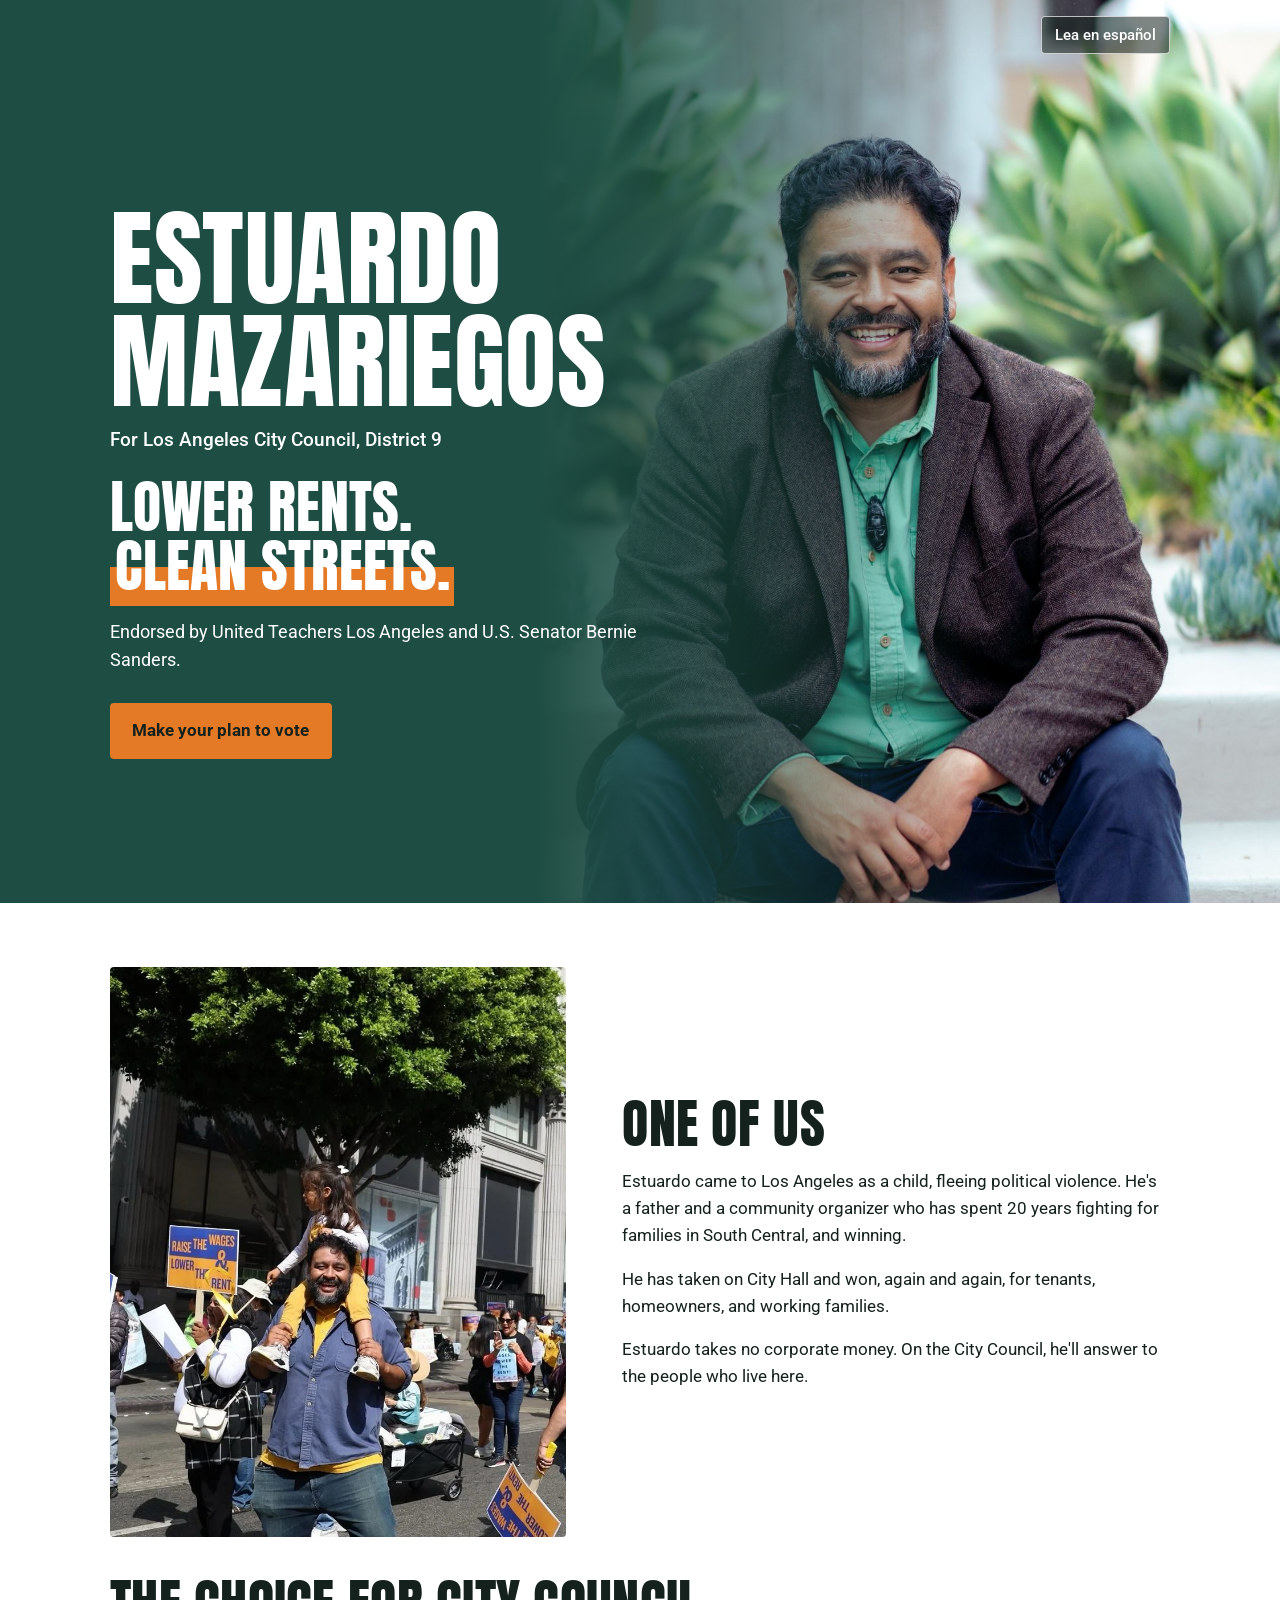
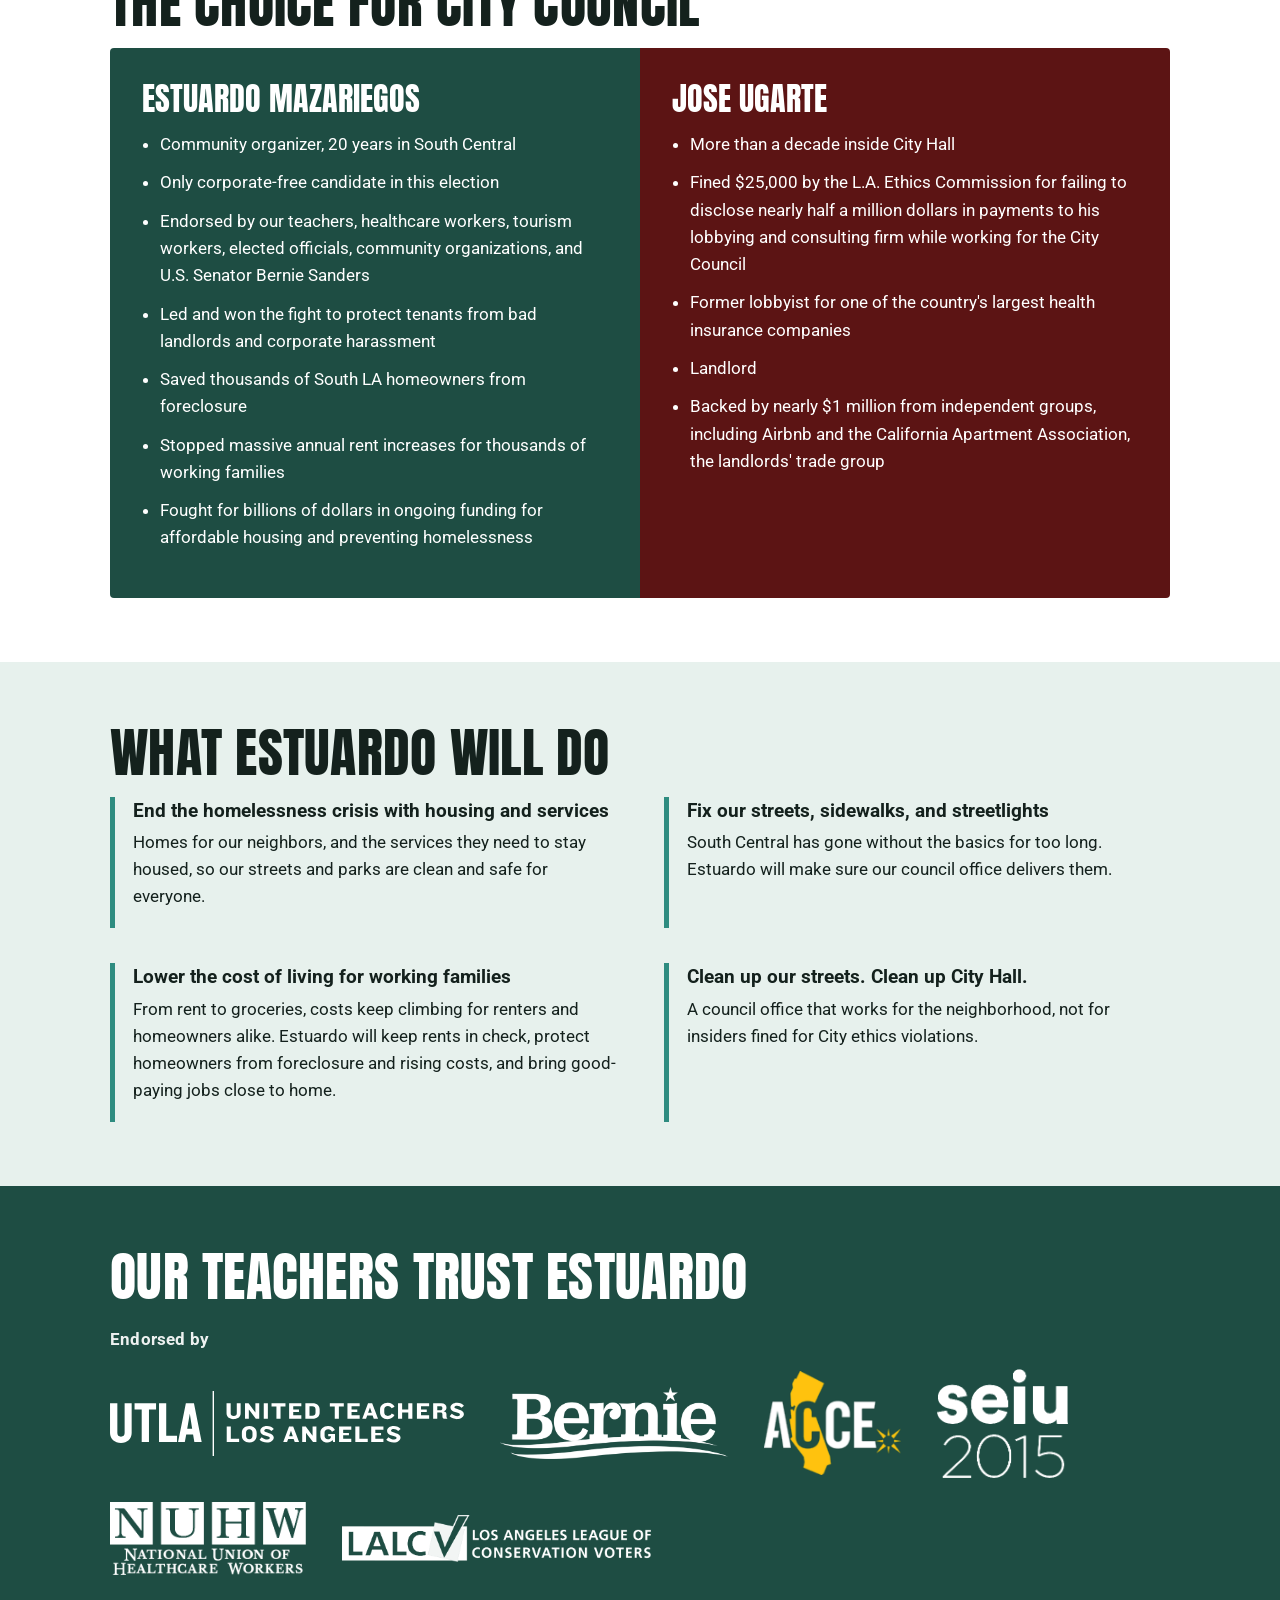
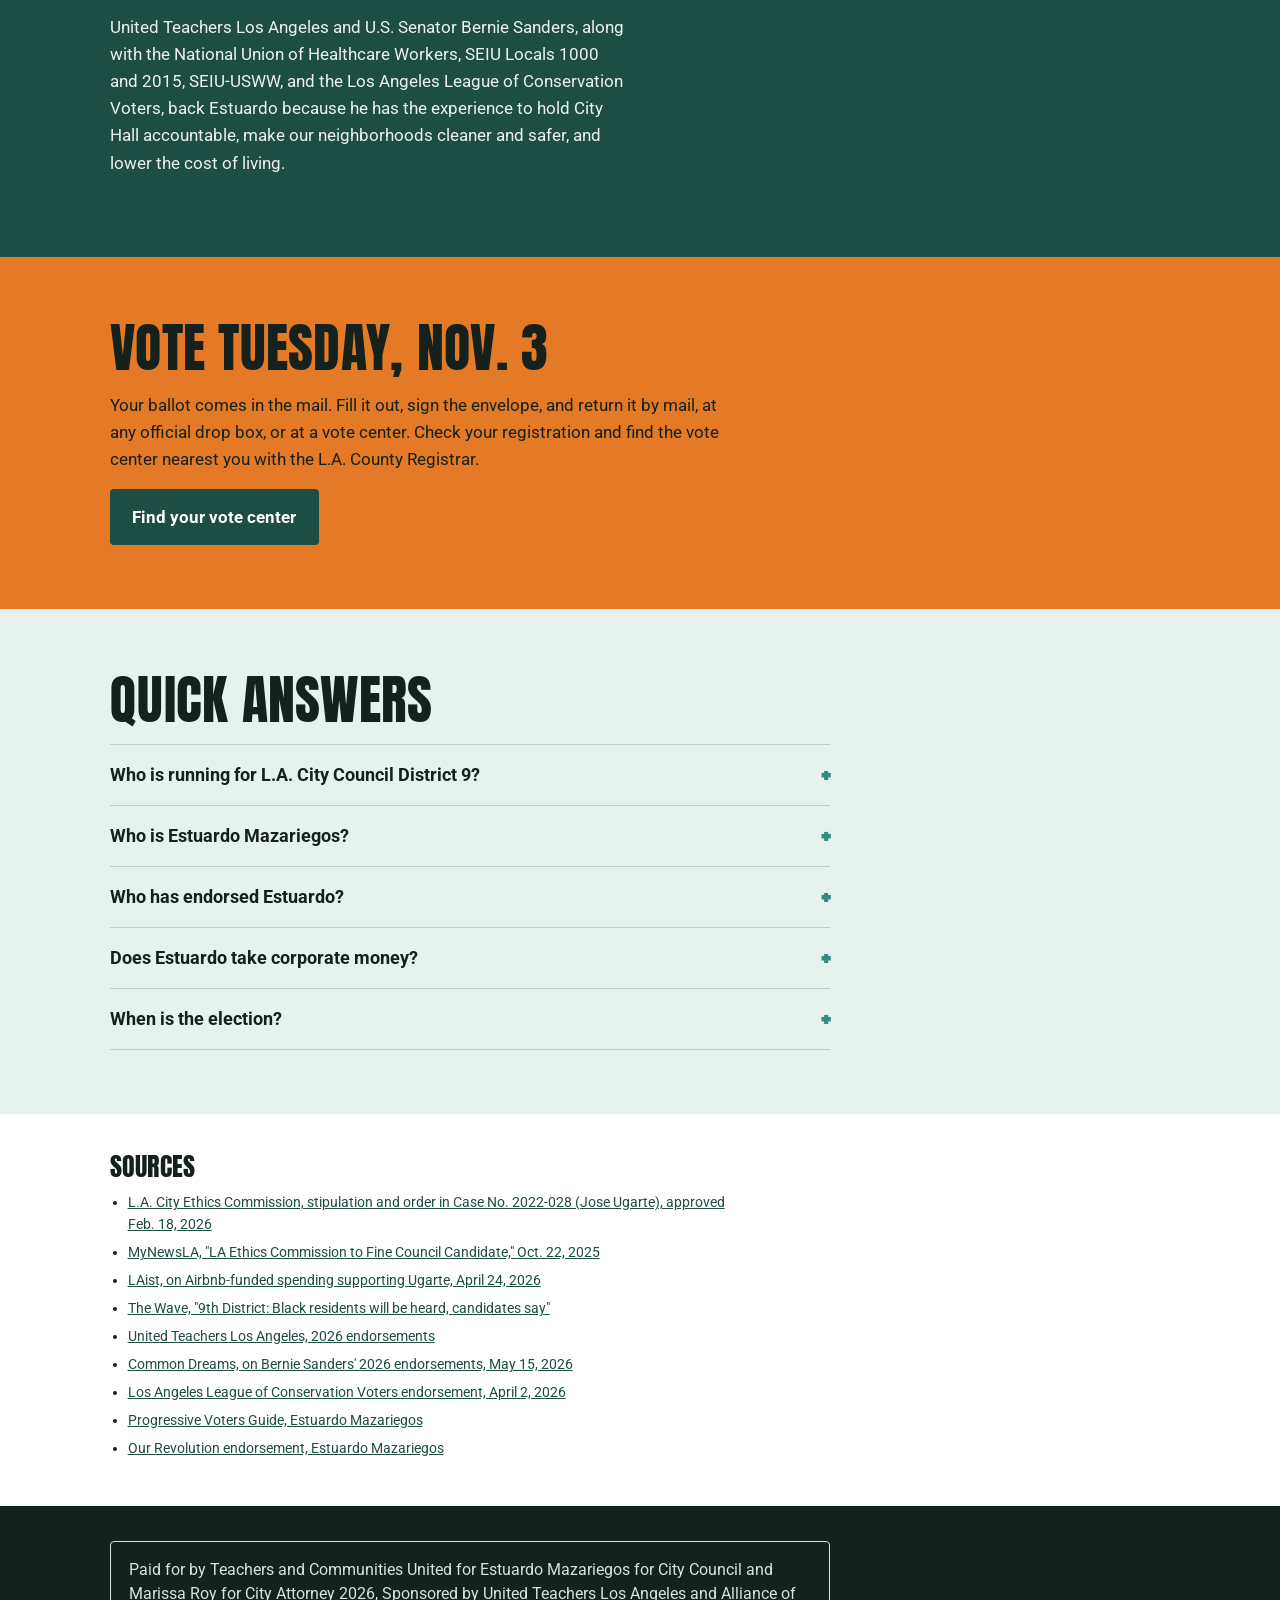
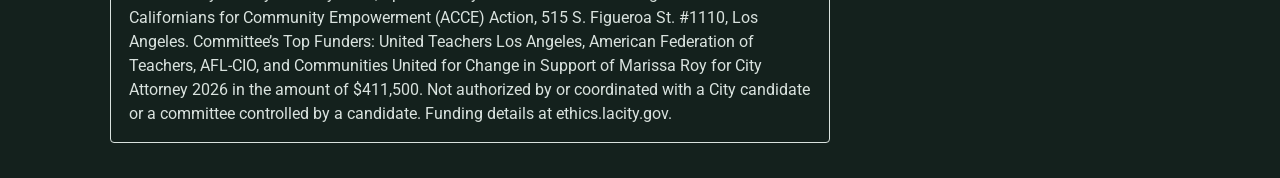
==== index.html @ f15ebd34 "Add files via upload" ====
<!doctype html>
<html lang="en">
<head>
<meta charset="utf-8">
<meta name="viewport" content="width=device-width, initial-scale=1">
<meta name="robots" content="index,follow,max-snippet:-1,max-image-preview:large">
<title>Estuardo Mazariegos for L.A. City Council District 9 | Vote Nov. 3, 2026</title>
<meta name="description" content="Estuardo Mazariegos is a community organizer running for Los Angeles City Council District 9. Endorsed by United Teachers Los Angeles and U.S. Senator Bernie Sanders. He takes no corporate money. Vote Tuesday, Nov. 3, 2026.">
<link rel="canonical" href="https://estuardomazariegos.com/">
<link rel="alternate" hreflang="en" href="https://estuardomazariegos.com/">
<link rel="alternate" hreflang="es" href="https://estuardomazariegos.com/es/">
<link rel="alternate" hreflang="x-default" href="https://estuardomazariegos.com/">

<meta property="og:type" content="website">
<meta property="og:url" content="https://estuardomazariegos.com/">
<meta property="og:title" content="Estuardo Mazariegos for L.A. City Council District 9">
<meta property="og:description" content="Lower rents. Clean streets. Endorsed by our teachers and U.S. Senator Bernie Sanders. Vote Nov. 3.">
<meta property="og:image" content="https://estuardomazariegos.com/images/og-share.jpg">
<meta property="og:locale" content="en_US">
<meta property="og:locale:alternate" content="es_US">
<meta name="twitter:card" content="summary_large_image">
<meta name="twitter:image" content="https://estuardomazariegos.com/images/og-share.jpg">

<link rel="preconnect" href="https://fonts.googleapis.com">
<link rel="preconnect" href="https://fonts.gstatic.com" crossorigin>
<link href="https://fonts.googleapis.com/css2?family=Anton&family=Roboto:wght@400;500;700&display=swap" rel="stylesheet">
<link rel="stylesheet" href="styles.css">

<script type="application/ld+json">
{
  "@context": "https://schema.org",
  "@graph": [
    {
      "@type": "FAQPage",
      "@id": "https://estuardomazariegos.com/#webpage",
      "url": "https://estuardomazariegos.com/",
      "inLanguage": "en",
      "name": "Estuardo Mazariegos for L.A. City Council District 9 | Vote Nov. 3, 2026",
      "dateModified": "2026-10-02",
      "about": {
        "@id": "https://estuardomazariegos.com/#estuardo"
      },
      "mentions": [
        {
          "@id": "https://estuardomazariegos.com/#ugarte"
        }
      ],
      "publisher": {
        "@id": "https://estuardomazariegos.com/#committee"
      },
      "primaryImageOfPage": {
        "@type": "ImageObject",
        "url": "https://estuardomazariegos.com/images/estuardo-hero.jpg"
      },
      "mainEntity": [
        {
          "@type": "Question",
          "name": "Who is running for L.A. City Council District 9?",
          "acceptedAnswer": {
            "@type": "Answer",
            "text": "Estuardo Mazariegos and Jose Ugarte are on the ballot in the general election on Tuesday, Nov. 3, 2026. The seat is open."
          }
        },
        {
          "@type": "Question",
          "name": "Who is Estuardo Mazariegos?",
          "acceptedAnswer": {
            "@type": "Answer",
            "text": "Estuardo came to Los Angeles as a child fleeing political violence. He's a father and a community organizer who has spent 20 years fighting for families in South Central. He led and won the fight to protect tenants from bad landlords and corporate harassment, and fought for ongoing funding for affordable housing and preventing homelessness."
          }
        },
        {
          "@type": "Question",
          "name": "Who has endorsed Estuardo?",
          "acceptedAnswer": {
            "@type": "Answer",
            "text": "United Teachers Los Angeles, U.S. Senator Bernie Sanders, the National Union of Healthcare Workers, SEIU Locals 1000 and 2015, SEIU-USWW, and the Los Angeles League of Conservation Voters, along with tourism workers, elected officials, and community organizations."
          }
        },
        {
          "@type": "Question",
          "name": "Does Estuardo take corporate money?",
          "acceptedAnswer": {
            "@type": "Answer",
            "text": "No. Estuardo refuses all corporate campaign contributions. He is the only corporate-free candidate in this election."
          }
        },
        {
          "@type": "Question",
          "name": "When is the election?",
          "acceptedAnswer": {
            "@type": "Answer",
            "text": "Tuesday, Nov. 3, 2026. Every registered voter in L.A. County gets a ballot in the mail. You can return it by mail, at an official drop box, or at any vote center."
          }
        }
      ],
      "citation": [
        "https://ethics.lacity.gov/pdf/agenda/2026/February/20260218-Item5-Stipulation-Ugarte.pdf",
        "https://mynewsla.com/crime/2025/10/22/ethics-commission-to-fine-la-city-council-candidate/",
        "https://laist.com/news/housing-homelessness/airbnb-claims-proposal-included-in-mayors-budget-will-bring-tax-revenue-to-la-ahead-of-olympics",
        "https://wavepublication.com/9th-district-black-residents-will-be-heard-candidates-say/",
        "https://utla.net/campaigns/2026-endorsements/",
        "https://www.commondreams.org/news/bernie-sanders-endorsement",
        "https://lalcv.org/lalcv-endorses-estuardo-mazariegos-for-los-angeles-city-council-district-9/",
        "https://www.progressivevotersguide.com/california/2026/primary/estuardo-mazariegos",
        "https://ourrevolution.com/estuardo-mazariegos-for-la-city-council-d-9/"
      ]
    },
    {
      "@type": "Person",
      "@id": "https://estuardomazariegos.com/#estuardo",
      "name": "Estuardo Mazariegos",
      "description": "Community organizer running for Los Angeles City Council District 9 in the Nov. 3, 2026 general election. Endorsed by United Teachers Los Angeles and U.S. Senator Bernie Sanders.",
      "image": "https://estuardomazariegos.com/images/estuardo-hero.jpg",
      "homeLocation": {
        "@type": "Place",
        "name": "South Los Angeles, California"
      }
    },
    {
      "@type": "Person",
      "@id": "https://estuardomazariegos.com/#ugarte",
      "name": "Jose Ugarte"
    },
    {
      "@type": "Organization",
      "@id": "https://estuardomazariegos.com/#committee",
      "name": "Teachers and Communities United for Estuardo Mazariegos for City Council and Marissa Roy for City Attorney 2026",
      "url": "https://estuardomazariegos.com/",
      "sponsor": [
        {
          "@type": "Organization",
          "name": "United Teachers Los Angeles"
        },
        {
          "@type": "Organization",
          "name": "Alliance of Californians for Community Empowerment (ACCE) Action"
        }
      ],
      "address": {
        "@type": "PostalAddress",
        "streetAddress": "515 S. Figueroa St. #1110",
        "addressLocality": "Los Angeles",
        "addressRegion": "CA",
        "postalCode": "90071",
        "addressCountry": "US"
      }
    }
  ]
}
</script>
</head>
<body>
<a class="skip" href="#main">Skip to content</a>

<header class="topbar">
  <div class="wrap"><a class="lang" href="es/" hreflang="es" lang="es">Lea en español</a></div>
</header>

<main id="main">

  <section class="hero" aria-labelledby="hero-title">
    <div class="hero-photo"><img src="images/estuardo-hero.jpg" alt="Estuardo Mazariegos, smiling, seated on front steps in a South Los Angeles garden" fetchpriority="high"></div>
    <div class="wrap hero-body">
      <h1 id="hero-title">Estuardo<br>Mazariegos</h1>
      <p class="office">For Los Angeles City Council, District 9</p>
      <p class="tagline">Lower rents.<br><span class="bar">Clean streets.</span></p>
      <p class="endorse">Endorsed by United Teachers Los Angeles and U.S. Senator Bernie Sanders.</p>
      <a class="btn" href="#vote">Make your plan to vote</a>
    </div>
  </section>

  <section class="who" aria-labelledby="who-title">
    <div class="wrap who-grid">
      <div class="who-photo"><img src="images/estuardo-family.jpg" alt="Estuardo Mazariegos carrying his daughter on his shoulders at a community march" loading="lazy"></div>
      <div class="prose">
        <h2 id="who-title">One of us</h2>
        <p>Estuardo came to Los Angeles as a child, fleeing political violence. He's a father and a community organizer who has spent 20 years fighting for families in South Central, and winning.</p>
        <p>He has taken on City Hall and won, again and again, for tenants, homeowners, and working families.</p>
        <p>Estuardo takes no corporate money. On the City Council, he'll answer to the people who live here.</p>
      </div>
    </div>
  </section>

  <section class="choice" aria-labelledby="choice-title">
    <div class="wrap">
      <h2 id="choice-title">The choice for City Council</h2>
      <div class="choice-grid">
        <div class="choice-col col-us">
          <h3>Estuardo Mazariegos</h3>
          <ul>
            <li>Community organizer, 20 years in South Central</li>
            <li>Only corporate-free candidate in this election</li>
            <li>Endorsed by our teachers, healthcare workers, tourism workers, elected officials, community organizations, and U.S. Senator Bernie Sanders</li>
            <li>Led and won the fight to protect tenants from bad landlords and corporate harassment</li>
            <li>Saved thousands of South LA homeowners from foreclosure</li>
            <li>Stopped massive annual rent increases for thousands of working families</li>
            <li>Fought for billions of dollars in ongoing funding for affordable housing and preventing homelessness</li>
          </ul>
        </div>
        <div class="choice-col col-them">
          <h3>Jose Ugarte</h3>
          <ul>
            <li>More than a decade inside City Hall</li>
            <li>Fined $25,000 by the L.A. Ethics Commission for failing to disclose nearly half a million dollars in payments to his lobbying and consulting firm while working for the City Council</li>
            <li>Former lobbyist for one of the country's largest health insurance companies</li>
            <li>Landlord</li>
            <li>Backed by nearly $1 million from independent groups, including Airbnb and the California Apartment Association, the landlords' trade group</li>
          </ul>
        </div>
      </div>
    </div>
  </section>

  <section class="plan" aria-labelledby="plan-title">
    <div class="wrap">
      <h2 id="plan-title">What Estuardo will do</h2>
      <ul class="plan-list">
        <li>
          <h3>End the homelessness crisis with housing and services</h3>
          <p>Homes for our neighbors, and the services they need to stay housed, so our streets and parks are clean and safe for everyone.</p>
        </li>
        <li>
          <h3>Fix our streets, sidewalks, and streetlights</h3>
          <p>South Central has gone without the basics for too long. Estuardo will make sure our council office delivers them.</p>
        </li>
        <li>
          <h3>Lower the cost of living for working families</h3>
          <p>From rent to groceries, costs keep climbing for renters and homeowners alike. Estuardo will keep rents in check, protect homeowners from foreclosure and rising costs, and bring good-paying jobs close to home.</p>
        </li>
        <li>
          <h3>Clean up our streets. Clean up City Hall.</h3>
          <p>A council office that works for the neighborhood, not for insiders fined for City ethics violations.</p>
        </li>
      </ul>
    </div>
  </section>

  <section class="backers" aria-labelledby="backers-title">
    <div class="wrap">
      <h2 id="backers-title">Our teachers trust Estuardo</h2>
      <p class="endorsed-label">Endorsed by</p>
      <ul class="logos">
        <li><img src="images/logos/utla.svg" alt="United Teachers Los Angeles" style="--w:295px" loading="lazy"></li>
        <li><img src="images/logos/bernie.png" alt="Bernie Sanders" style="--w:190px" loading="lazy"></li>
        <li><img src="images/logos/acce.png" alt="Alliance of Californians for Community Empowerment (ACCE)" style="--w:114px" loading="lazy"></li>
        <li><img src="images/logos/seiu2015.png" alt="SEIU Local 2015" style="--w:109px" loading="lazy"></li>
        <li><img src="images/logos/nuhw.png" alt="National Union of Healthcare Workers" style="--w:163px" loading="lazy"></li>
        <li><img src="images/logos/lalcv.png" alt="Los Angeles League of Conservation Voters" style="--w:258px" loading="lazy"></li>
      </ul>
      <p>United Teachers Los Angeles and U.S. Senator Bernie Sanders, along with the National Union of Healthcare Workers, SEIU Locals 1000 and 2015, SEIU-USWW, and the Los Angeles League of Conservation Voters, back Estuardo because he has the experience to hold City Hall accountable, make our neighborhoods cleaner and safer, and lower the cost of living.</p>
    </div>
  </section>

  <section class="vote" id="vote" aria-labelledby="vote-title">
    <div class="wrap"><div class="prose">
      <h2 id="vote-title">Vote Tuesday, Nov. 3</h2>
      <p>Your ballot comes in the mail. Fill it out, sign the envelope, and return it by mail, at any official drop box, or at a vote center. Check your registration and find the vote center nearest you with the L.A. County Registrar.</p>
      <a class="btn" href="https://lavote.gov" rel="noopener">Find your vote center</a>
    </div></div>
  </section>

  <section class="faq" aria-labelledby="faq-title">
    <div class="wrap">
      <h2 id="faq-title">Quick answers</h2>
      <details>
        <summary>Who is running for L.A. City Council District 9?</summary>
        <p>Estuardo Mazariegos and Jose Ugarte are on the ballot in the general election on Tuesday, Nov. 3, 2026. The seat is open.</p>
      </details>
      <details>
        <summary>Who is Estuardo Mazariegos?</summary>
        <p>Estuardo came to Los Angeles as a child fleeing political violence. He's a father and a community organizer who has spent 20 years fighting for families in South Central. He led and won the fight to protect tenants from bad landlords and corporate harassment, and fought for ongoing funding for affordable housing and preventing homelessness.</p>
      </details>
      <details>
        <summary>Who has endorsed Estuardo?</summary>
        <p>United Teachers Los Angeles, U.S. Senator Bernie Sanders, the National Union of Healthcare Workers, SEIU Locals 1000 and 2015, SEIU-USWW, and the Los Angeles League of Conservation Voters, along with tourism workers, elected officials, and community organizations.</p>
      </details>
      <details>
        <summary>Does Estuardo take corporate money?</summary>
        <p>No. Estuardo refuses all corporate campaign contributions. He is the only corporate-free candidate in this election.</p>
      </details>
      <details>
        <summary>When is the election?</summary>
        <p>Tuesday, Nov. 3, 2026. Every registered voter in L.A. County gets a ballot in the mail. You can return it by mail, at an official drop box, or at any vote center.</p>
      </details>
    </div>
  </section>

  <section class="sources" aria-labelledby="sources-title">
    <div class="wrap">
      <h2 id="sources-title">Sources</h2>
      <ul>
        <li><a href="https://ethics.lacity.gov/pdf/agenda/2026/February/20260218-Item5-Stipulation-Ugarte.pdf" rel="noopener">L.A. City Ethics Commission, stipulation and order in Case No. 2022-028 (Jose Ugarte), approved Feb. 18, 2026</a></li>
        <li><a href="https://mynewsla.com/crime/2025/10/22/ethics-commission-to-fine-la-city-council-candidate/" rel="noopener">MyNewsLA, "LA Ethics Commission to Fine Council Candidate," Oct. 22, 2025</a></li>
        <li><a href="https://laist.com/news/housing-homelessness/airbnb-claims-proposal-included-in-mayors-budget-will-bring-tax-revenue-to-la-ahead-of-olympics" rel="noopener">LAist, on Airbnb-funded spending supporting Ugarte, April 24, 2026</a></li>
        <li><a href="https://wavepublication.com/9th-district-black-residents-will-be-heard-candidates-say/" rel="noopener">The Wave, "9th District: Black residents will be heard, candidates say"</a></li>
        <li><a href="https://utla.net/campaigns/2026-endorsements/" rel="noopener">United Teachers Los Angeles, 2026 endorsements</a></li>
        <li><a href="https://www.commondreams.org/news/bernie-sanders-endorsement" rel="noopener">Common Dreams, on Bernie Sanders' 2026 endorsements, May 15, 2026</a></li>
        <li><a href="https://lalcv.org/lalcv-endorses-estuardo-mazariegos-for-los-angeles-city-council-district-9/" rel="noopener">Los Angeles League of Conservation Voters endorsement, April 2, 2026</a></li>
        <li><a href="https://www.progressivevotersguide.com/california/2026/primary/estuardo-mazariegos" rel="noopener">Progressive Voters Guide, Estuardo Mazariegos</a></li>
        <li><a href="https://ourrevolution.com/estuardo-mazariegos-for-la-city-council-d-9/" rel="noopener">Our Revolution endorsement, Estuardo Mazariegos</a></li>
      </ul>
    </div>
  </section>

</main>

<footer>
  <div class="wrap">
    <div class="disclosure">
      <p>Paid for by Teachers and Communities United for Estuardo Mazariegos for City Council and Marissa Roy for City Attorney 2026, Sponsored by United Teachers Los Angeles and Alliance of Californians for Community Empowerment (ACCE) Action, 515 S. Figueroa St. #1110, Los Angeles. Committee’s Top Funders: United Teachers Los Angeles, American Federation of Teachers, AFL-CIO, and Communities United for Change in Support of Marissa Roy for City Attorney 2026 in the amount of $411,500. Not authorized by or coordinated with a City candidate or a committee controlled by a candidate. Funding details at ethics.lacity.gov.</p>
    </div>
  </div>
</footer>

<script>
  // Count the full address, including ?src= tags from print and QR codes.
  // (GoatCounter otherwise records the canonical URL and drops the tag.)
  window.goatcounter = { path: function() { return location.pathname + location.search || '/'; } };
</script>
<script data-goatcounter="https://estuardomazariegos.goatcounter.com/count"
        async src="//gc.zgo.at/count.js"></script>
</body>
</html>
---- styles.css ----
/* Estuardo for CD9 IE landing page. Palette and type match the ad creative. */
:root{
  --avenue:#1E4D43;   /* deep green, primary ground */
  --porch:#2E8C80;    /* teal, secondary */
  --marigold:#E47A26; /* highlight bar, vote band */
  --mint:#E7F1ED;     /* quiet alternate section */
  --oxblood:#5C1414;  /* contrast column only */
  --ink:#14211D;
  --white:#FFFFFF;
  --display:"Anton","Impact","Haettenschweiler","Arial Narrow Bold",sans-serif;
  --body:"Roboto",system-ui,-apple-system,"Segoe UI",Arial,sans-serif;
  --wrap:1100px;
}
*{box-sizing:border-box}
html{-webkit-text-size-adjust:100%}
body{margin:0;font-family:var(--body);font-size:1.0625rem;line-height:1.6;color:var(--ink);background:var(--white)}
img{max-width:100%;display:block}
a{color:inherit}
:focus-visible{outline:3px solid var(--marigold);outline-offset:3px}
.wrap{max-width:var(--wrap);margin:0 auto;padding:0 1.25rem}
.prose{max-width:62ch}
h1,h2{font-family:var(--display);font-weight:400;text-transform:uppercase;letter-spacing:.005em;line-height:.98;margin:0}
h2{font-size:clamp(2.1rem,6vw,3.4rem);margin-bottom:1.1rem}
h3{font-size:1.2rem;line-height:1.3;margin:0 0 .35rem}
p{margin:0 0 1rem}
.skip{position:absolute;left:-999px;top:0;background:var(--white);padding:.5rem 1rem;z-index:10}
.skip:focus{left:1rem;top:1rem}

/* ---------- top bar ---------- */
.topbar{position:absolute;top:0;left:0;right:0;z-index:5}
.topbar .wrap{display:flex;justify-content:flex-end;padding-top:1rem;padding-bottom:1rem}
.lang{color:var(--white);font-weight:500;text-decoration:none;background:rgba(20,33,29,.55);border:1.5px solid rgba(255,255,255,.7);padding:.35rem .8rem;border-radius:4px;font-size:.95rem}
.lang:hover{background:rgba(255,255,255,.12)}

/* ---------- hero ---------- */
.hero{position:relative;background:var(--avenue);color:var(--white);overflow:hidden}
.hero-photo{position:absolute;inset:0;background:var(--porch)}
.hero-photo img{width:100%;height:100%;object-fit:cover;object-position:50% 20%}
.hero::after{content:"";position:absolute;inset:0;background:linear-gradient(180deg,rgba(30,77,67,.05) 0%,rgba(30,77,67,.35) 38%,var(--avenue) 72%)}
.hero-body{position:relative;z-index:2;padding-top:52vh;padding-bottom:3rem}
.hero h1{font-size:clamp(3.4rem,15vw,7.5rem)}
.hero .office{font-size:1.2rem;font-weight:500;margin:.7rem 0 1.4rem}
.tagline{font-family:var(--display);text-transform:uppercase;font-size:clamp(2rem,8vw,3.6rem);line-height:1.02;margin:0 0 1.4rem}
.tagline .bar{background:linear-gradient(transparent 52%,var(--marigold) 52%,var(--marigold) 96%,transparent 96%);padding:0 .08em;-webkit-box-decoration-break:clone;box-decoration-break:clone}
.endorse{font-size:1.1rem;max-width:34ch;margin-bottom:1.8rem}
.btn{display:inline-block;background:var(--marigold);color:var(--ink);font-weight:700;text-decoration:none;padding:.9rem 1.4rem;border-radius:4px;font-size:1.05rem}
.btn:hover{filter:brightness(1.07)}
@media (min-width:880px){
  .hero{min-height:88vh;display:flex;align-items:flex-end}
  .hero-photo{left:38%}
  .hero h1{font-size:clamp(4rem,8.2vw,6.6rem)}
  .hero::after{background:linear-gradient(90deg,var(--avenue) 0%,var(--avenue) 42%,rgba(30,77,67,.6) 58%,rgba(30,77,67,0) 76%)}
  .hero-body{padding-top:9rem;padding-bottom:5rem;width:100%}
  .hero-body > *{max-width:560px}
}

/* ---------- sections ---------- */
section{padding:4rem 0}
.who{background:var(--white)}
.who-grid{display:grid;gap:2rem}
.who-photo{background:var(--mint);aspect-ratio:4/5;border-radius:4px;overflow:hidden}
.who-photo img{width:100%;height:100%;object-fit:cover}
@media (min-width:880px){.who-grid{grid-template-columns:5fr 6fr;align-items:center;gap:3.5rem}}

.plan{background:var(--mint)}
.plan-list{list-style:none;margin:0;padding:0;display:grid;gap:1.6rem}
.plan-list li{border-left:5px solid var(--porch);padding:.1rem 0 .1rem 1.1rem;max-width:58ch}
@media (min-width:880px){.plan-list{grid-template-columns:1fr 1fr;gap:2.2rem 3rem}}

.backers{background:var(--avenue);color:var(--white)}
.backer-names{list-style:none;margin:0 0 1.3rem;padding:0}
.backer-names li{font-family:var(--display);text-transform:uppercase;font-size:clamp(1.8rem,6.5vw,3rem);line-height:1.08;color:var(--marigold)}
.logos{list-style:none;margin:0 0 2.4rem;padding:0;display:flex;flex-wrap:wrap;align-items:center;gap:1.5rem 1.5rem}
@media (min-width:880px){.logos{gap:1.5rem 2.25rem}}
.logos li{display:block}
.logos img{width:var(--w);max-width:100%;height:auto}
@media (min-width:880px){.logos img{width:calc(var(--w) * 1.2)}}
.backers p{max-width:52ch;opacity:.92}

.choice{background:var(--white)}
.choice-grid{display:grid;gap:0;border-radius:4px;overflow:hidden}
.choice-col{padding:1.6rem 1.4rem}
.choice-col h3{font-family:var(--display);font-weight:400;text-transform:uppercase;font-size:2rem;line-height:1;margin-bottom:1rem}
.choice-col ul{margin:0;padding-left:1.15rem}
.choice-col li{margin-bottom:.7rem}
.col-us{background:var(--avenue);color:var(--white)}
.col-them{background:var(--oxblood);color:var(--white)}
.choice .note{font-size:.9rem;color:#4a5652;margin-top:1rem;max-width:70ch}
@media (min-width:880px){.choice-grid{grid-template-columns:1fr 1fr}.choice-col{padding:2.2rem 2rem}}

.faq{background:var(--mint)}
.faq details{border-top:1.5px solid rgba(20,33,29,.18);padding:1rem 0;max-width:72ch}
.faq details:last-of-type{border-bottom:1.5px solid rgba(20,33,29,.18)}
.faq summary{cursor:pointer;font-weight:700;font-size:1.1rem;list-style:none;display:flex;justify-content:space-between;gap:1rem}
.faq summary::-webkit-details-marker{display:none}
.faq summary::after{content:"+";font-family:var(--display);font-size:1.6rem;line-height:1;color:var(--porch)}
.faq details[open] summary::after{content:"\2013"}
.faq details p{margin:.7rem 0 0}

.vote{background:var(--marigold);color:var(--ink)}
.vote .btn{background:var(--avenue);color:var(--white)}

.sources{background:var(--white);padding:2.5rem 0}
.sources h2{font-size:1.6rem;margin-bottom:.8rem}
.sources ul{margin:0;padding-left:1.1rem;font-size:.9rem;line-height:1.5;max-width:80ch}
.sources li{margin-bottom:.4rem}
.sources a{color:var(--avenue)}

/* spacing refinements */
.who{padding-bottom:2.5rem}
.who + .choice{padding-top:0}
.backers h2{margin-bottom:1.4rem}
.endorsed-label{font-weight:700;font-size:1.05rem;letter-spacing:.01em;margin:0 0 1rem;opacity:1}

footer{background:var(--ink);color:#d9e2de;padding:2.2rem 0;font-size:1rem;line-height:1.5}
footer .disclosure{border:1.5px solid #d9e2de;padding:1rem 1.1rem;max-width:80ch;border-radius:4px}
footer p{margin:0 0 .5rem}
footer .disclosure p:last-child{margin:0}

@media (prefers-reduced-motion:reduce){*{scroll-behavior:auto!important;transition:none!important}}
html{scroll-behavior:smooth}
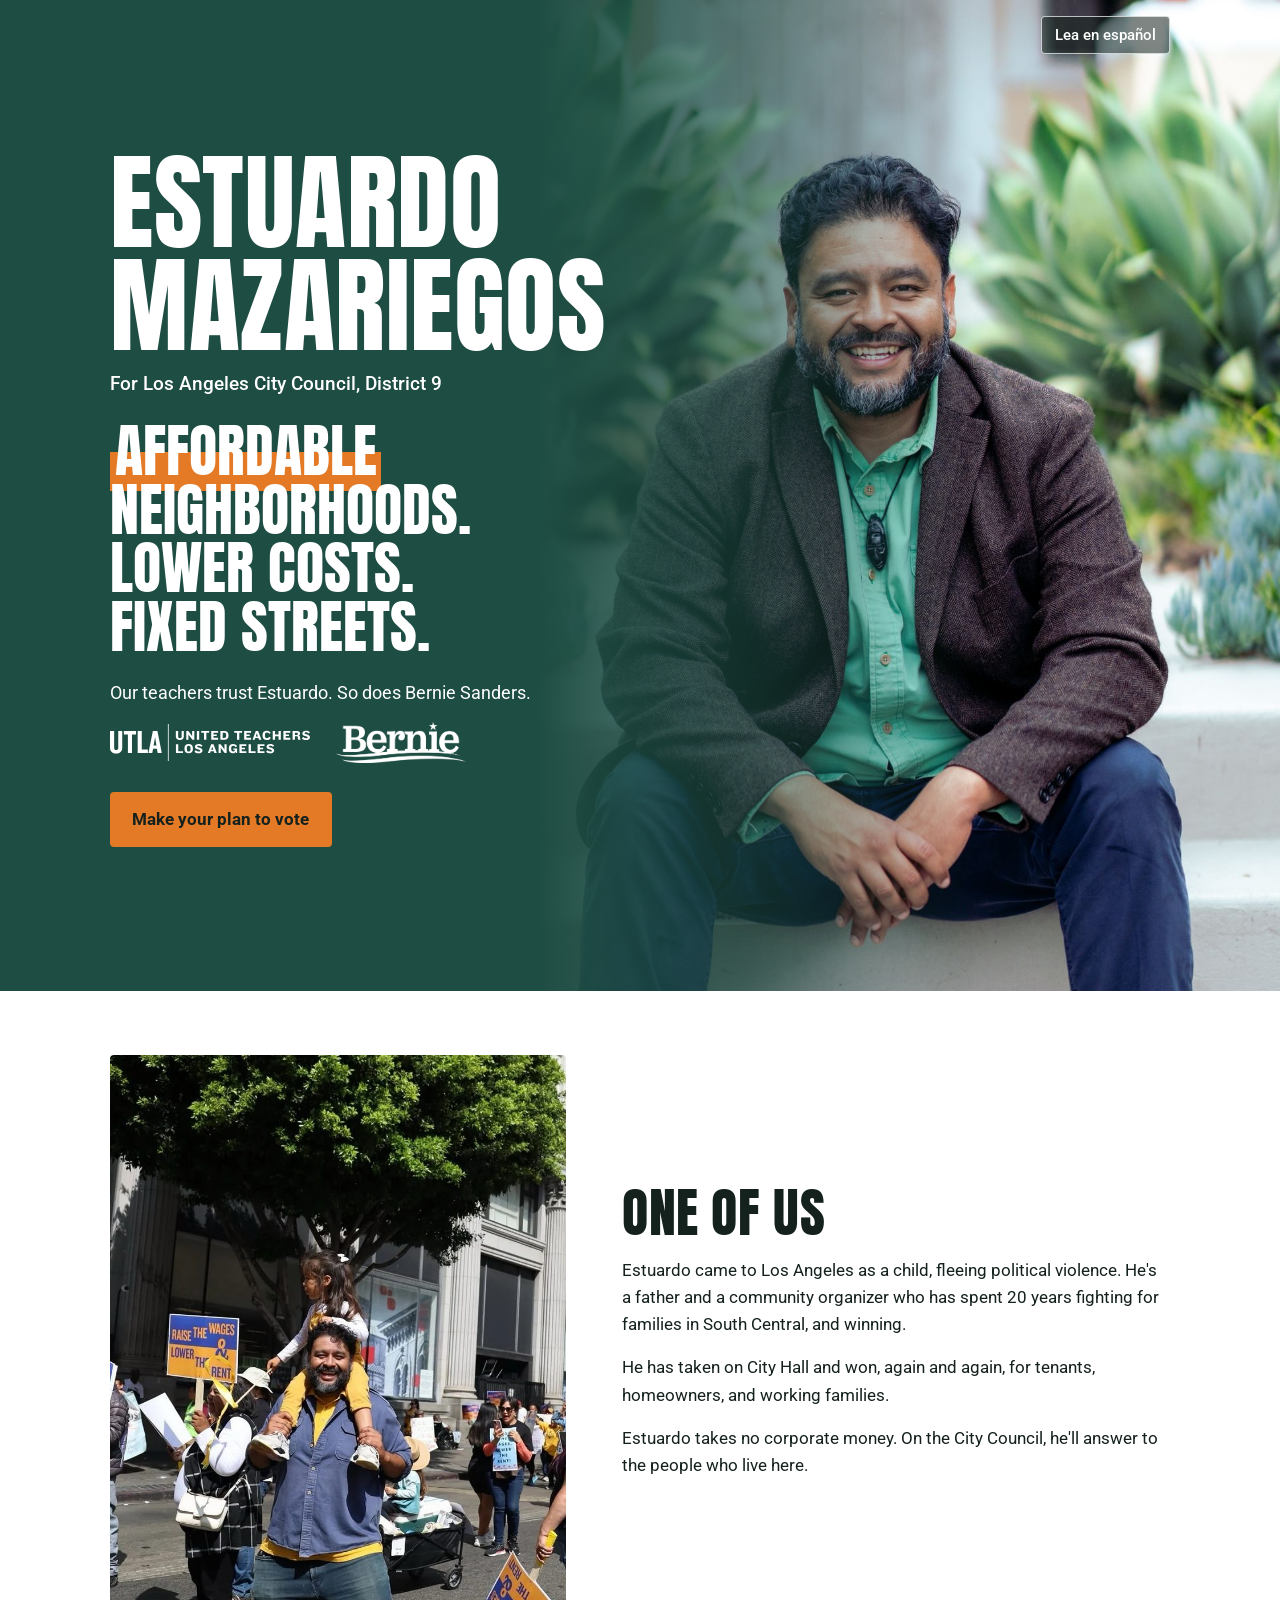
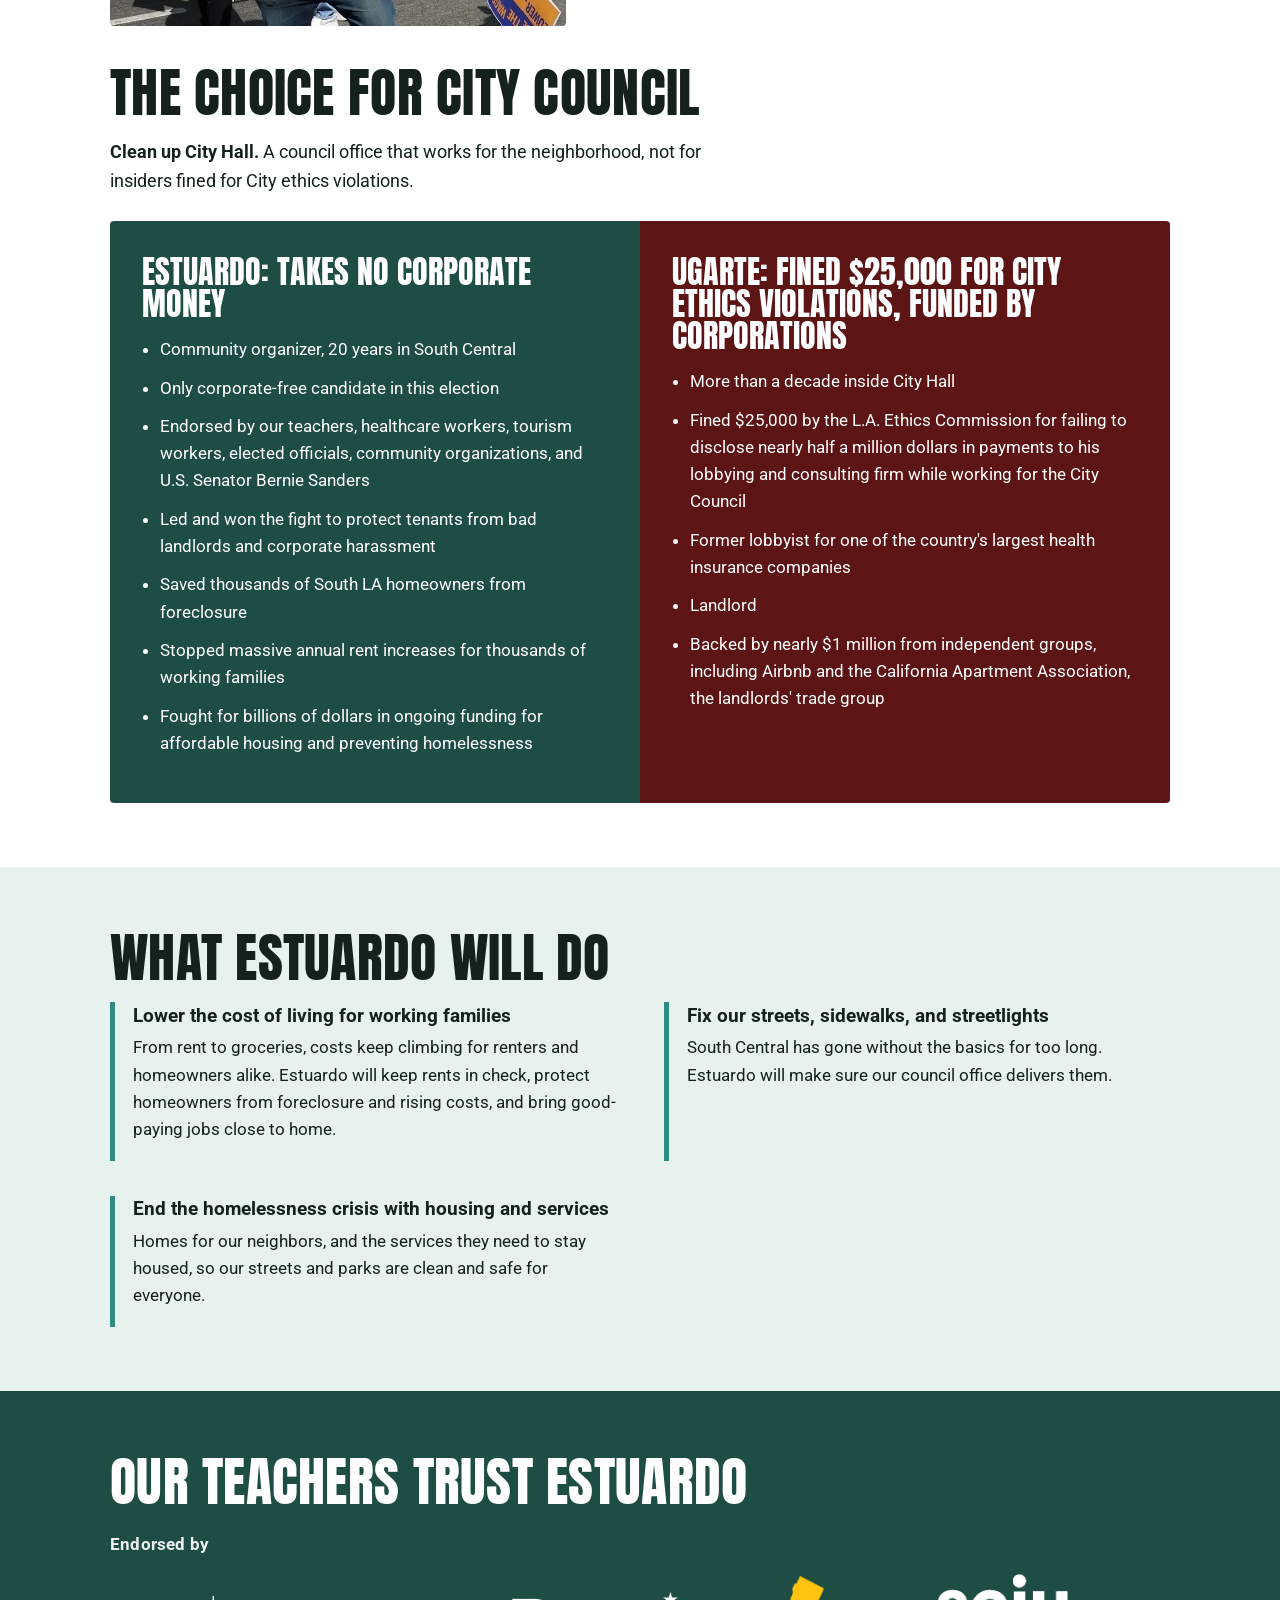
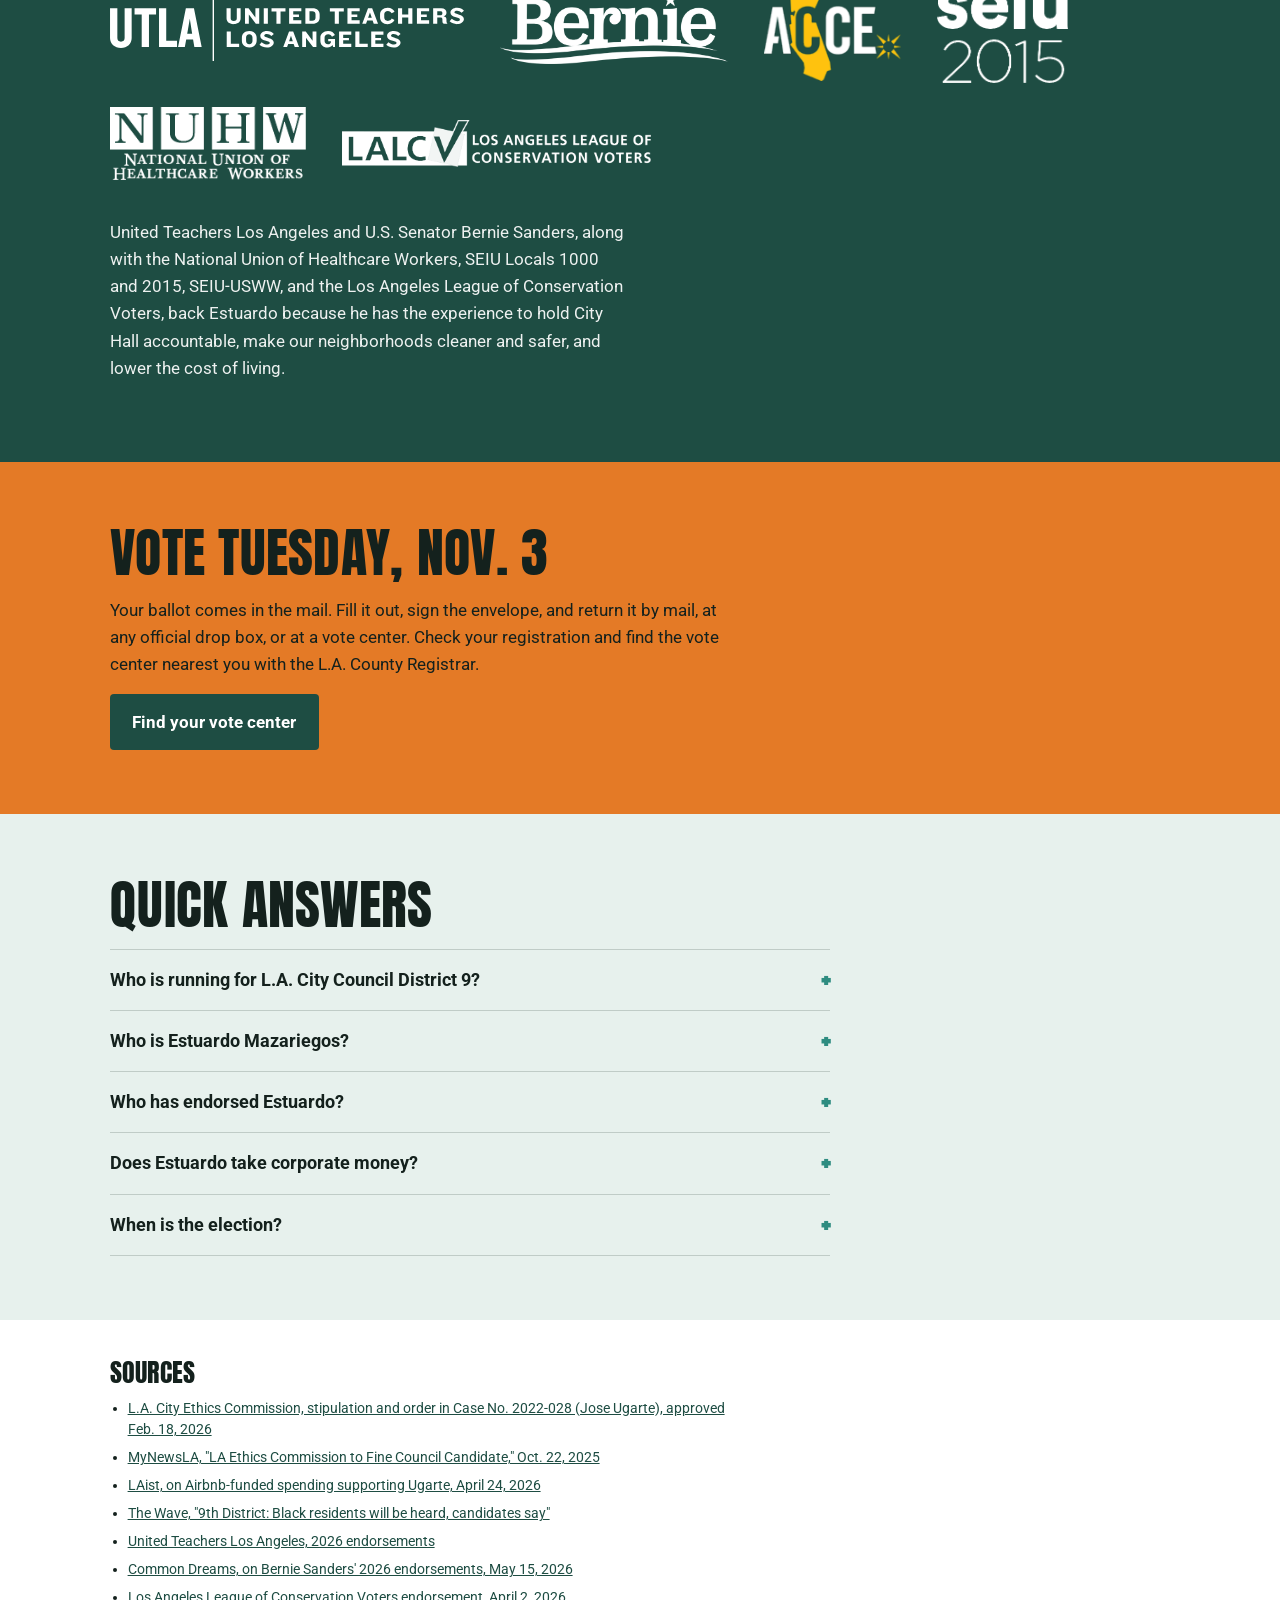
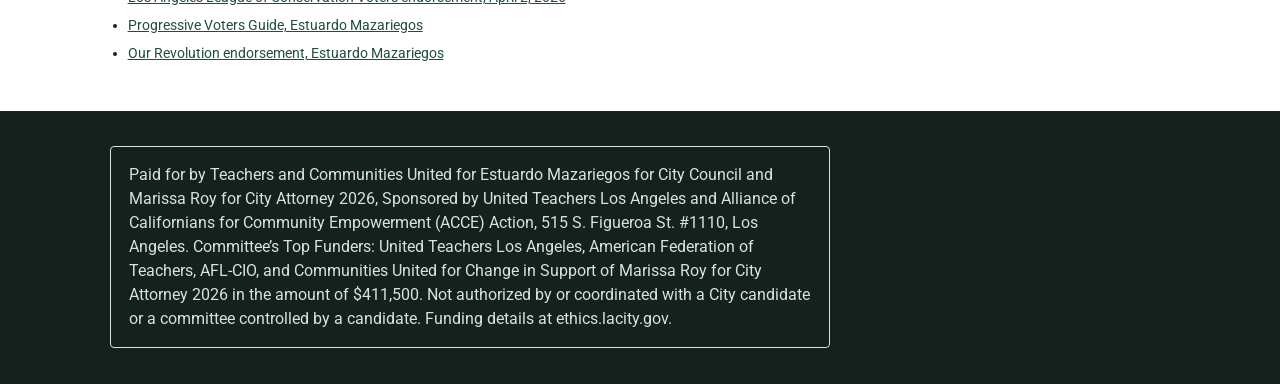
==== commit fc581626: "Add files via upload" ====
--- a/index.html
+++ b/index.html
@@ -5,7 +5,7 @@
 <meta name="viewport" content="width=device-width, initial-scale=1">
 <meta name="robots" content="index,follow,max-snippet:-1,max-image-preview:large">
 <title>Estuardo Mazariegos for L.A. City Council District 9 | Vote Nov. 3, 2026</title>
-<meta name="description" content="Estuardo Mazariegos is a community organizer running for Los Angeles City Council District 9. Endorsed by United Teachers Los Angeles and U.S. Senator Bernie Sanders. He takes no corporate money. Vote Tuesday, Nov. 3, 2026.">
+<meta name="description" content="Affordable neighborhoods. Lower costs. Fixed streets. Estuardo Mazariegos is a community organizer running for Los Angeles City Council District 9. Our teachers trust Estuardo, and so does U.S. Senator Bernie Sanders. He takes no corporate money. Vote Tuesday, Nov. 3, 2026.">
 <link rel="canonical" href="https://estuardomazariegos.com/">
 <link rel="alternate" hreflang="en" href="https://estuardomazariegos.com/">
 <link rel="alternate" hreflang="es" href="https://estuardomazariegos.com/es/">
@@ -14,12 +14,12 @@
 <meta property="og:type" content="website">
 <meta property="og:url" content="https://estuardomazariegos.com/">
 <meta property="og:title" content="Estuardo Mazariegos for L.A. City Council District 9">
-<meta property="og:description" content="Lower rents. Clean streets. Endorsed by our teachers and U.S. Senator Bernie Sanders. Vote Nov. 3.">
-<meta property="og:image" content="https://estuardomazariegos.com/images/og-share.jpg">
+<meta property="og:description" content="Affordable neighborhoods. Lower costs. Fixed streets. Our teachers trust Estuardo. So does Bernie Sanders. Vote Nov. 3.">
+<meta property="og:image" content="https://estuardomazariegos.com/images/og-share.jpg?v=20261011">
 <meta property="og:locale" content="en_US">
 <meta property="og:locale:alternate" content="es_US">
 <meta name="twitter:card" content="summary_large_image">
-<meta name="twitter:image" content="https://estuardomazariegos.com/images/og-share.jpg">
+<meta name="twitter:image" content="https://estuardomazariegos.com/images/og-share.jpg?v=20261011">
 
 <link rel="preconnect" href="https://fonts.googleapis.com">
 <link rel="preconnect" href="https://fonts.gstatic.com" crossorigin>
@@ -36,7 +36,7 @@
       "url": "https://estuardomazariegos.com/",
       "inLanguage": "en",
       "name": "Estuardo Mazariegos for L.A. City Council District 9 | Vote Nov. 3, 2026",
-      "dateModified": "2026-10-02",
+      "dateModified": "2026-10-11",
       "about": {
         "@id": "https://estuardomazariegos.com/#estuardo"
       },
@@ -149,6 +149,18 @@
   ]
 }
 </script>
+<!-- Meta Pixel (AHG Consulting dataset) -->
+<script>
+!function(f,b,e,v,n,t,s){if(f.fbq)return;n=f.fbq=function(){n.callMethod?
+n.callMethod.apply(n,arguments):n.queue.push(arguments)};if(!f._fbq)f._fbq=n;
+n.push=n;n.loaded=!0;n.version='2.0';n.queue=[];t=b.createElement(e);t.async=!0;
+t.src=v;s=b.getElementsByTagName(e)[0];s.parentNode.insertBefore(t,s)}(window,
+document,'script','https://connect.facebook.net/en_US/fbevents.js');
+fbq('init', '262945020759470');
+fbq('track', 'PageView');
+</script>
+<noscript><img height="1" width="1" style="display:none" alt="" src="https://www.facebook.com/tr?id=262945020759470&ev=PageView&noscript=1"></noscript>
+<!-- End Meta Pixel -->
 </head>
 <body>
 <a class="skip" href="#main">Skip to content</a>
@@ -164,8 +176,12 @@
     <div class="wrap hero-body">
       <h1 id="hero-title">Estuardo<br>Mazariegos</h1>
       <p class="office">For Los Angeles City Council, District 9</p>
-      <p class="tagline">Lower rents.<br><span class="bar">Clean streets.</span></p>
-      <p class="endorse">Endorsed by United Teachers Los Angeles and U.S. Senator Bernie Sanders.</p>
+      <p class="tagline"><span class="bar">Affordable</span> neighborhoods.<br>Lower costs.<br>Fixed streets.</p>
+      <p class="endorse">Our teachers trust Estuardo. So does Bernie Sanders.</p>
+      <ul class="hero-logos" aria-label="Endorsed by">
+        <li><img src="images/logos/utla.svg" alt="United Teachers Los Angeles" style="--w:200px"></li>
+        <li><img src="images/logos/bernie.png" alt="Bernie Sanders" style="--w:130px"></li>
+      </ul>
       <a class="btn" href="#vote">Make your plan to vote</a>
     </div>
   </section>
@@ -185,9 +201,10 @@
   <section class="choice" aria-labelledby="choice-title">
     <div class="wrap">
       <h2 id="choice-title">The choice for City Council</h2>
+      <p class="choice-lead"><strong>Clean up City Hall.</strong> A council office that works for the neighborhood, not for insiders fined for City ethics violations.</p>
       <div class="choice-grid">
         <div class="choice-col col-us">
-          <h3>Estuardo Mazariegos</h3>
+          <h3>Estuardo: takes no corporate money</h3>
           <ul>
             <li>Community organizer, 20 years in South Central</li>
             <li>Only corporate-free candidate in this election</li>
@@ -199,7 +216,7 @@
           </ul>
         </div>
         <div class="choice-col col-them">
-          <h3>Jose Ugarte</h3>
+          <h3>Ugarte: fined $25,000 for city ethics violations, funded by corporations</h3>
           <ul>
             <li>More than a decade inside City Hall</li>
             <li>Fined $25,000 by the L.A. Ethics Commission for failing to disclose nearly half a million dollars in payments to his lobbying and consulting firm while working for the City Council</li>
@@ -217,20 +234,16 @@
       <h2 id="plan-title">What Estuardo will do</h2>
       <ul class="plan-list">
         <li>
-          <h3>End the homelessness crisis with housing and services</h3>
-          <p>Homes for our neighbors, and the services they need to stay housed, so our streets and parks are clean and safe for everyone.</p>
+          <h3>Lower the cost of living for working families</h3>
+          <p>From rent to groceries, costs keep climbing for renters and homeowners alike. Estuardo will keep rents in check, protect homeowners from foreclosure and rising costs, and bring good-paying jobs close to home.</p>
         </li>
         <li>
           <h3>Fix our streets, sidewalks, and streetlights</h3>
           <p>South Central has gone without the basics for too long. Estuardo will make sure our council office delivers them.</p>
         </li>
         <li>
-          <h3>Lower the cost of living for working families</h3>
-          <p>From rent to groceries, costs keep climbing for renters and homeowners alike. Estuardo will keep rents in check, protect homeowners from foreclosure and rising costs, and bring good-paying jobs close to home.</p>
-        </li>
-        <li>
-          <h3>Clean up our streets. Clean up City Hall.</h3>
-          <p>A council office that works for the neighborhood, not for insiders fined for City ethics violations.</p>
+          <h3>End the homelessness crisis with housing and services</h3>
+          <p>Homes for our neighbors, and the services they need to stay housed, so our streets and parks are clean and safe for everyone.</p>
         </li>
       </ul>
     </div>
--- a/styles.css
+++ b/styles.css
@@ -37,12 +37,15 @@
 .hero-photo{position:absolute;inset:0;background:var(--porch)}
 .hero-photo img{width:100%;height:100%;object-fit:cover;object-position:50% 20%}
 .hero::after{content:"";position:absolute;inset:0;background:linear-gradient(180deg,rgba(30,77,67,.05) 0%,rgba(30,77,67,.35) 38%,var(--avenue) 72%)}
-.hero-body{position:relative;z-index:2;padding-top:52vh;padding-bottom:3rem}
+.hero-body{position:relative;z-index:2;padding-top:37vh;padding-bottom:3rem}
+@media (max-width:879px){.hero-photo{bottom:auto;height:46vh}.hero-photo img{object-position:50% 15%}.hero-photo::after{content:"";position:absolute;inset:0;background:linear-gradient(180deg,rgba(30,77,67,0) 55%,var(--avenue) 100%)}.hero::after{display:none}.hero h1{font-size:clamp(3rem,13vw,7.5rem)}}
 .hero h1{font-size:clamp(3.4rem,15vw,7.5rem)}
 .hero .office{font-size:1.2rem;font-weight:500;margin:.7rem 0 1.4rem}
 .tagline{font-family:var(--display);text-transform:uppercase;font-size:clamp(2rem,8vw,3.6rem);line-height:1.02;margin:0 0 1.4rem}
 .tagline .bar{background:linear-gradient(transparent 52%,var(--marigold) 52%,var(--marigold) 96%,transparent 96%);padding:0 .08em;-webkit-box-decoration-break:clone;box-decoration-break:clone}
-.endorse{font-size:1.1rem;max-width:34ch;margin-bottom:1.8rem}
+.endorse{font-size:1.1rem;max-width:34ch;margin-bottom:.9rem}
+.hero-logos{list-style:none;margin:0 0 1.8rem;padding:0;display:flex;flex-wrap:wrap;align-items:center;gap:1rem 1.6rem}
+.hero-logos img{width:var(--w);max-width:42vw;height:auto}
 .btn{display:inline-block;background:var(--marigold);color:var(--ink);font-weight:700;text-decoration:none;padding:.9rem 1.4rem;border-radius:4px;font-size:1.05rem}
 .btn:hover{filter:brightness(1.07)}
 @media (min-width:880px){
@@ -50,7 +53,7 @@
   .hero-photo{left:38%}
   .hero h1{font-size:clamp(4rem,8.2vw,6.6rem)}
   .hero::after{background:linear-gradient(90deg,var(--avenue) 0%,var(--avenue) 42%,rgba(30,77,67,.6) 58%,rgba(30,77,67,0) 76%)}
-  .hero-body{padding-top:9rem;padding-bottom:5rem;width:100%}
+  .hero-body{padding-top:5.5rem;padding-bottom:5rem;width:100%}
   .hero-body > *{max-width:560px}
 }
 
@@ -85,6 +88,7 @@
 .choice-col li{margin-bottom:.7rem}
 .col-us{background:var(--avenue);color:var(--white)}
 .col-them{background:var(--oxblood);color:var(--white)}
+.choice-lead{font-size:1.15rem;max-width:62ch;margin-bottom:1.6rem}
 .choice .note{font-size:.9rem;color:#4a5652;margin-top:1rem;max-width:70ch}
 @media (min-width:880px){.choice-grid{grid-template-columns:1fr 1fr}.choice-col{padding:2.2rem 2rem}}
 
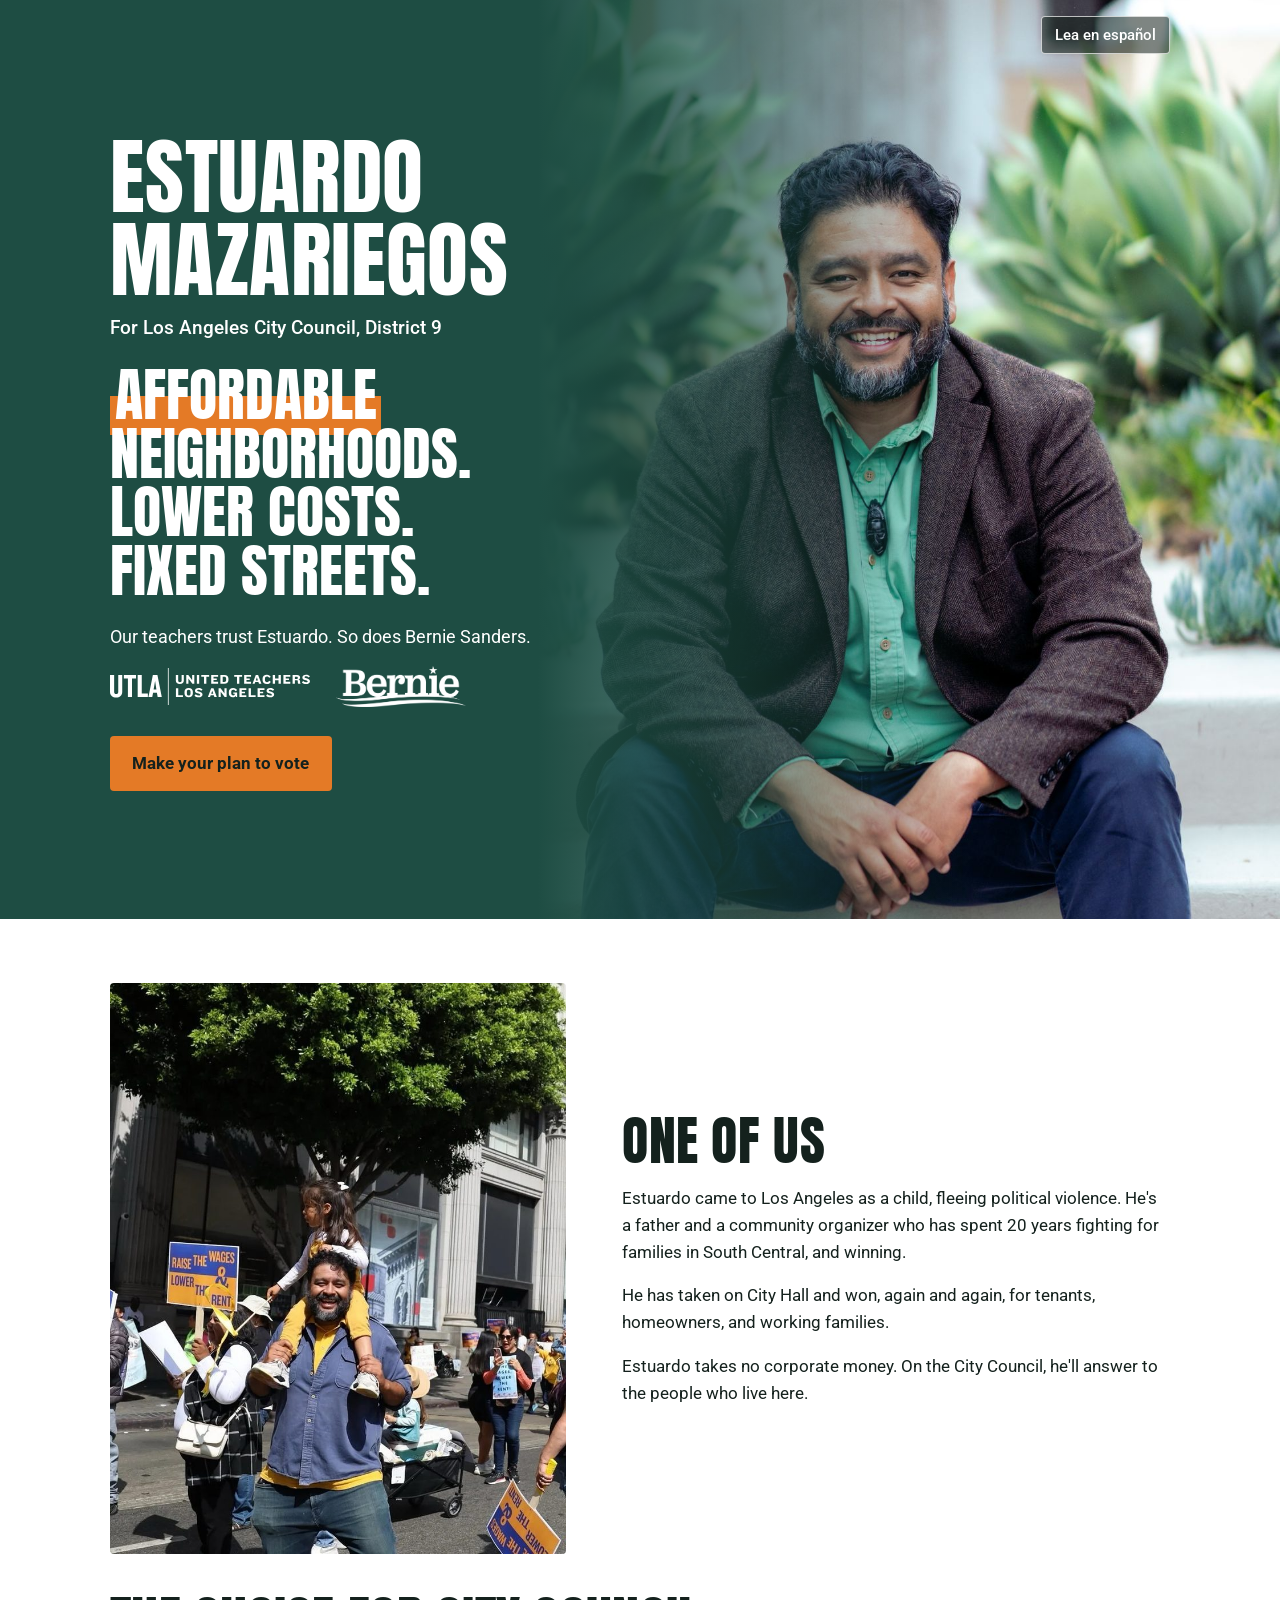
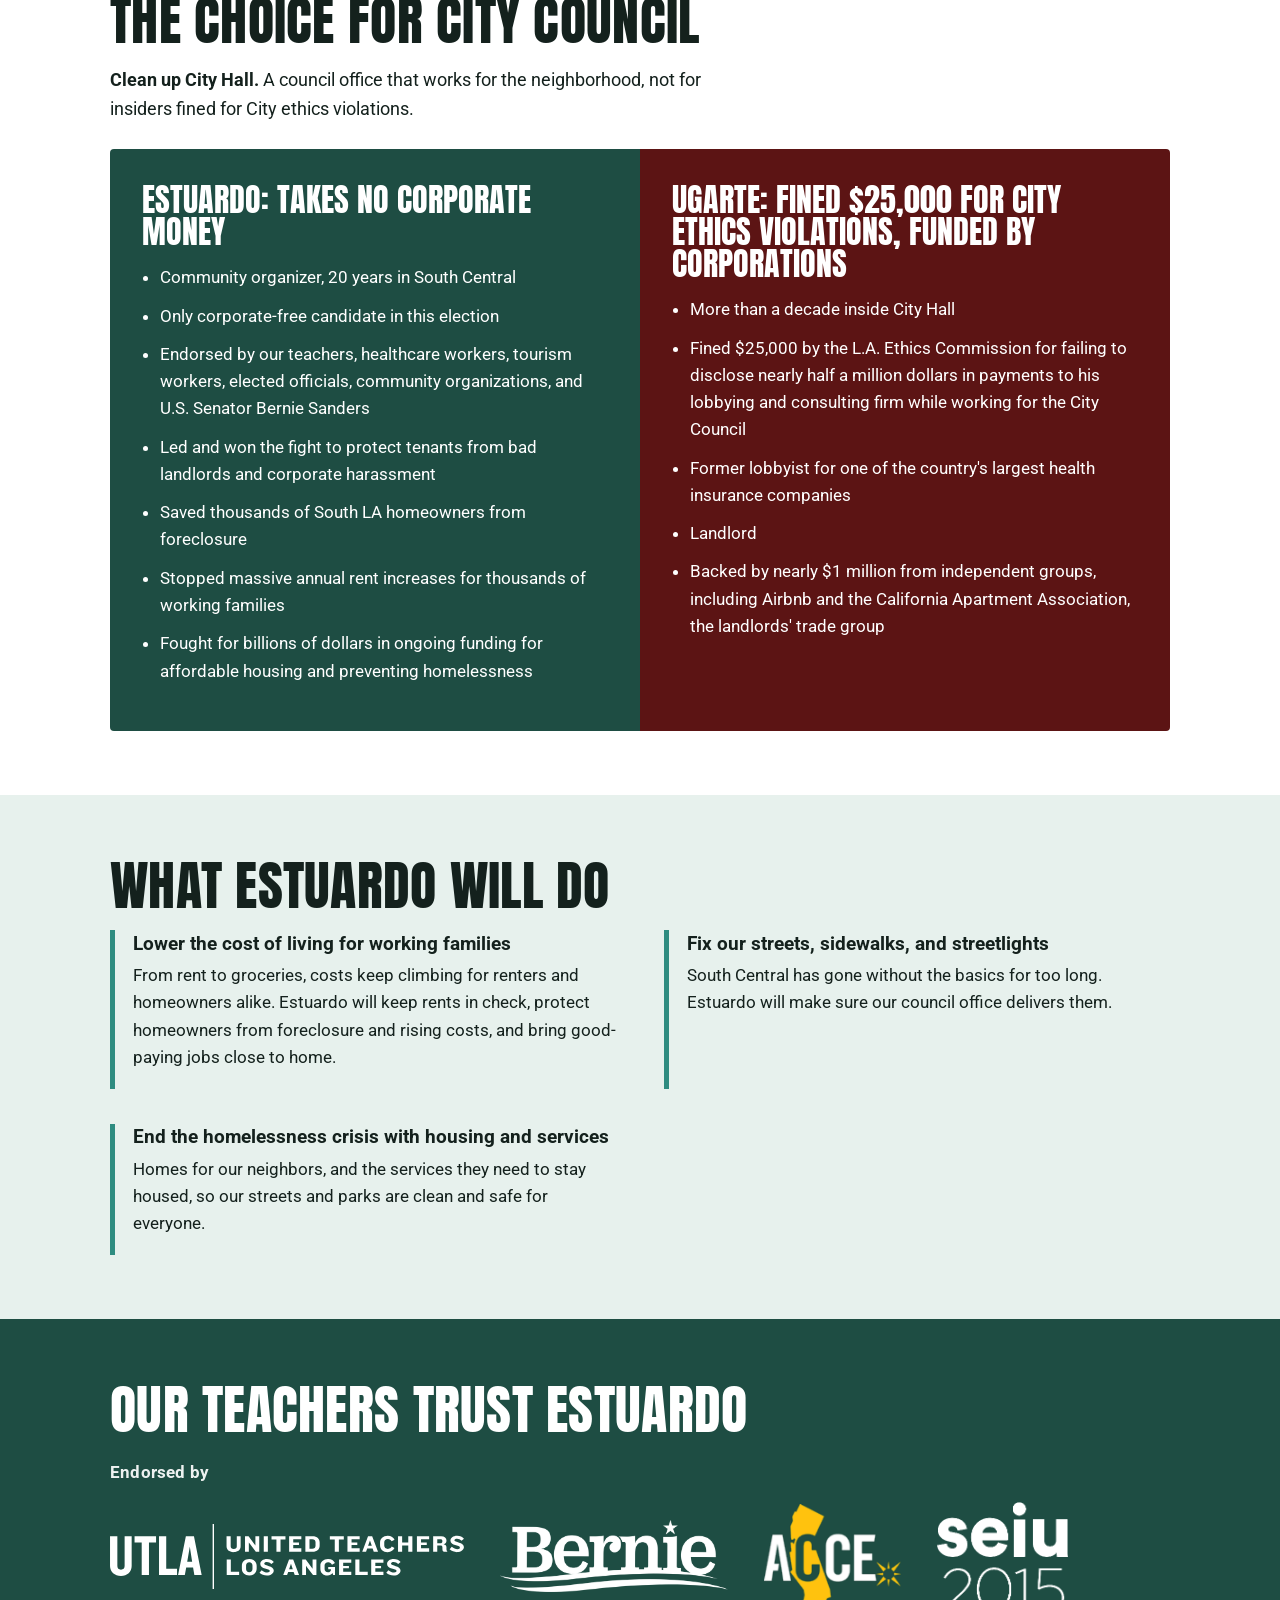
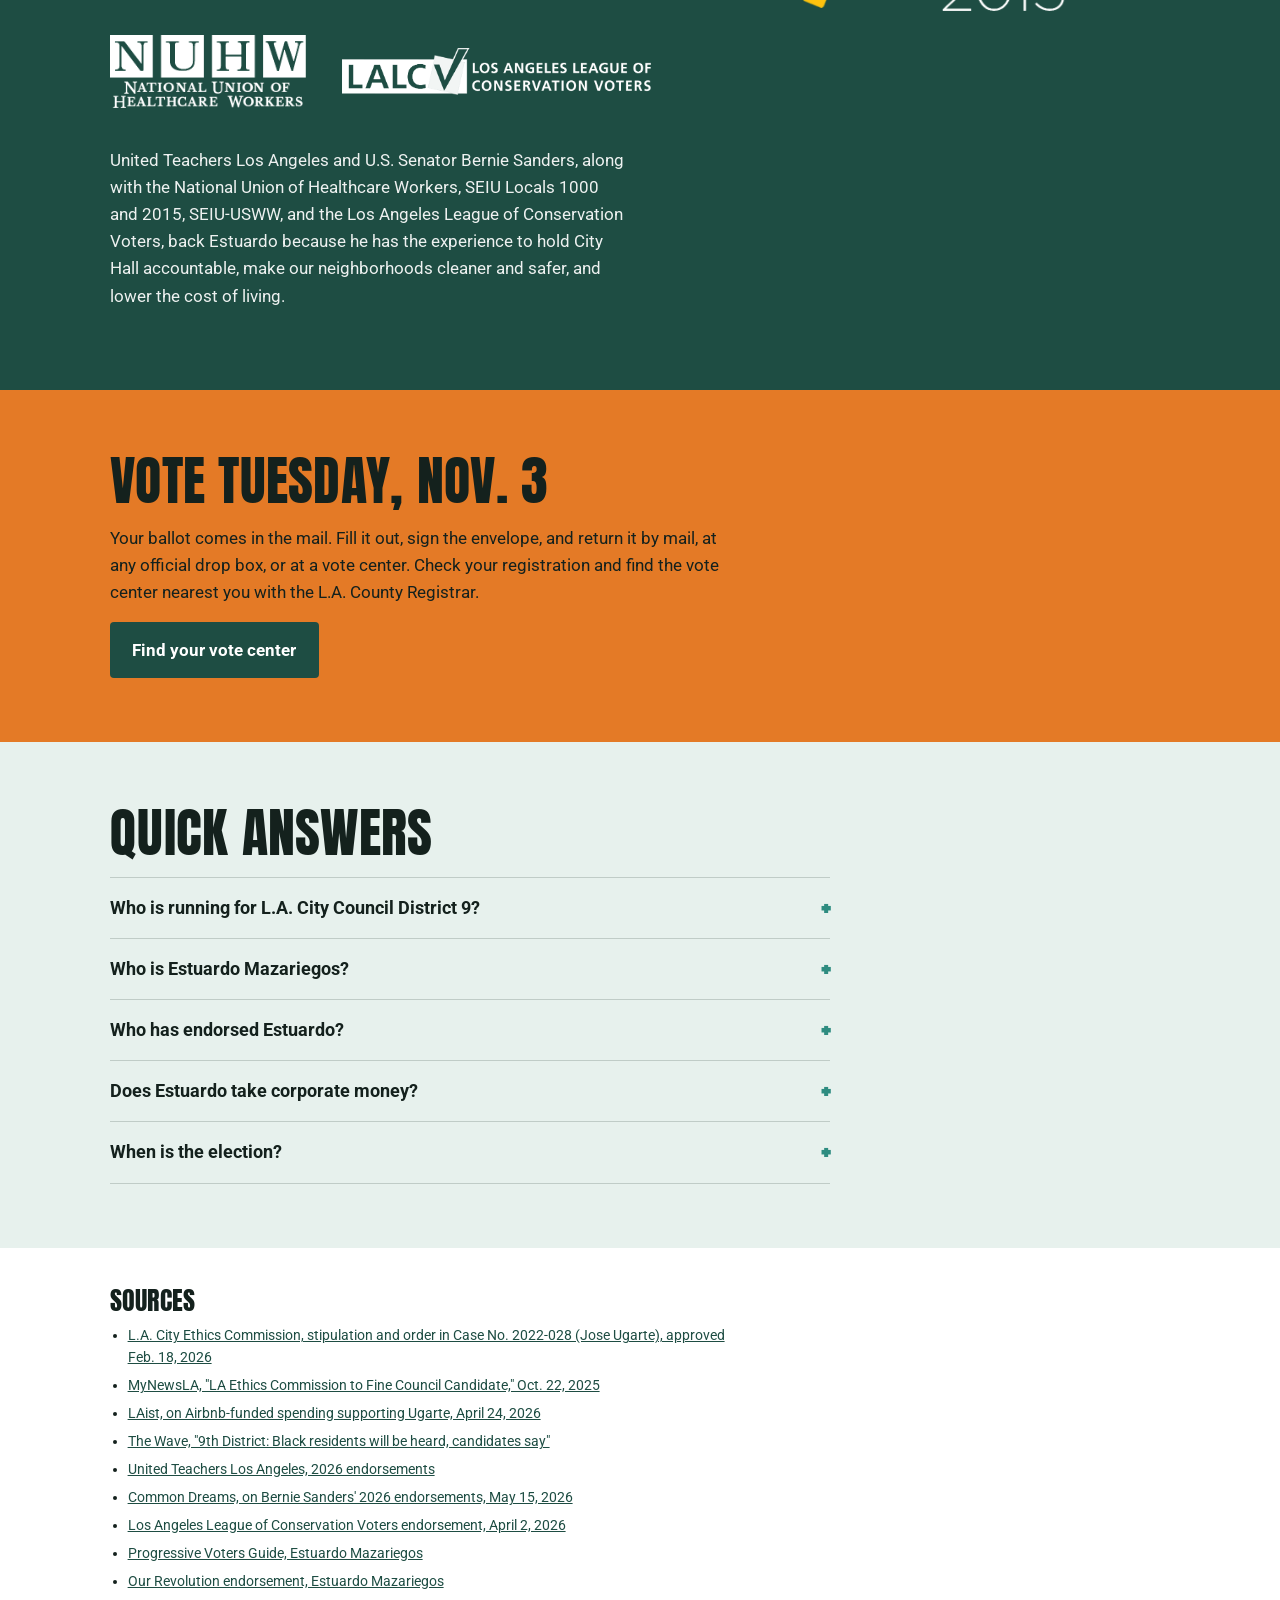
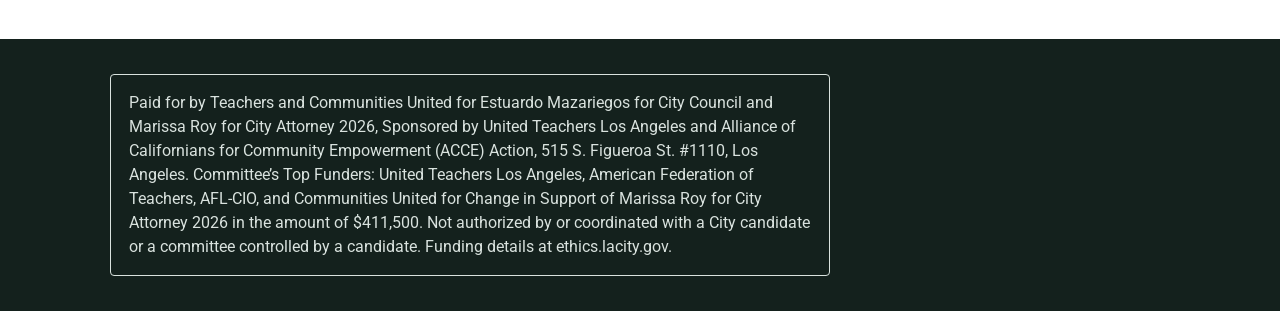
==== commit 2ee0617e: "Add files via upload" ====
--- a/index.html
+++ b/index.html
@@ -24,7 +24,7 @@
 <link rel="preconnect" href="https://fonts.googleapis.com">
 <link rel="preconnect" href="https://fonts.gstatic.com" crossorigin>
 <link href="https://fonts.googleapis.com/css2?family=Anton&family=Roboto:wght@400;500;700&display=swap" rel="stylesheet">
-<link rel="stylesheet" href="styles.css">
+<link rel="stylesheet" href="styles.css?v=20261011b">
 
 <script type="application/ld+json">
 {
--- a/styles.css
+++ b/styles.css
@@ -37,8 +37,8 @@
 .hero-photo{position:absolute;inset:0;background:var(--porch)}
 .hero-photo img{width:100%;height:100%;object-fit:cover;object-position:50% 20%}
 .hero::after{content:"";position:absolute;inset:0;background:linear-gradient(180deg,rgba(30,77,67,.05) 0%,rgba(30,77,67,.35) 38%,var(--avenue) 72%)}
-.hero-body{position:relative;z-index:2;padding-top:37vh;padding-bottom:3rem}
-@media (max-width:879px){.hero-photo{bottom:auto;height:46vh}.hero-photo img{object-position:50% 15%}.hero-photo::after{content:"";position:absolute;inset:0;background:linear-gradient(180deg,rgba(30,77,67,0) 55%,var(--avenue) 100%)}.hero::after{display:none}.hero h1{font-size:clamp(3rem,13vw,7.5rem)}}
+.hero-body{position:relative;z-index:2;padding-top:33vh;padding-top:33svh;padding-bottom:3rem}
+@media (max-width:879px){.hero-photo{bottom:auto;height:42vh;height:42svh}.hero-photo img{object-position:50% 15%}.hero-photo::after{content:"";position:absolute;inset:0;background:linear-gradient(180deg,rgba(30,77,67,0) 55%,var(--avenue) 100%)}.hero::after{display:none}.hero h1{font-size:clamp(3rem,13vw,7.5rem)}}
 .hero h1{font-size:clamp(3.4rem,15vw,7.5rem)}
 .hero .office{font-size:1.2rem;font-weight:500;margin:.7rem 0 1.4rem}
 .tagline{font-family:var(--display);text-transform:uppercase;font-size:clamp(2rem,8vw,3.6rem);line-height:1.02;margin:0 0 1.4rem}
@@ -51,9 +51,9 @@
 @media (min-width:880px){
   .hero{min-height:88vh;display:flex;align-items:flex-end}
   .hero-photo{left:38%}
-  .hero h1{font-size:clamp(4rem,8.2vw,6.6rem)}
+  .hero h1{font-size:clamp(3.6rem,6.6vw,5.8rem)}
   .hero::after{background:linear-gradient(90deg,var(--avenue) 0%,var(--avenue) 42%,rgba(30,77,67,.6) 58%,rgba(30,77,67,0) 76%)}
-  .hero-body{padding-top:5.5rem;padding-bottom:5rem;width:100%}
+  .hero-body{padding-top:4.5rem;padding-bottom:4rem;width:100%}
   .hero-body > *{max-width:560px}
 }
 
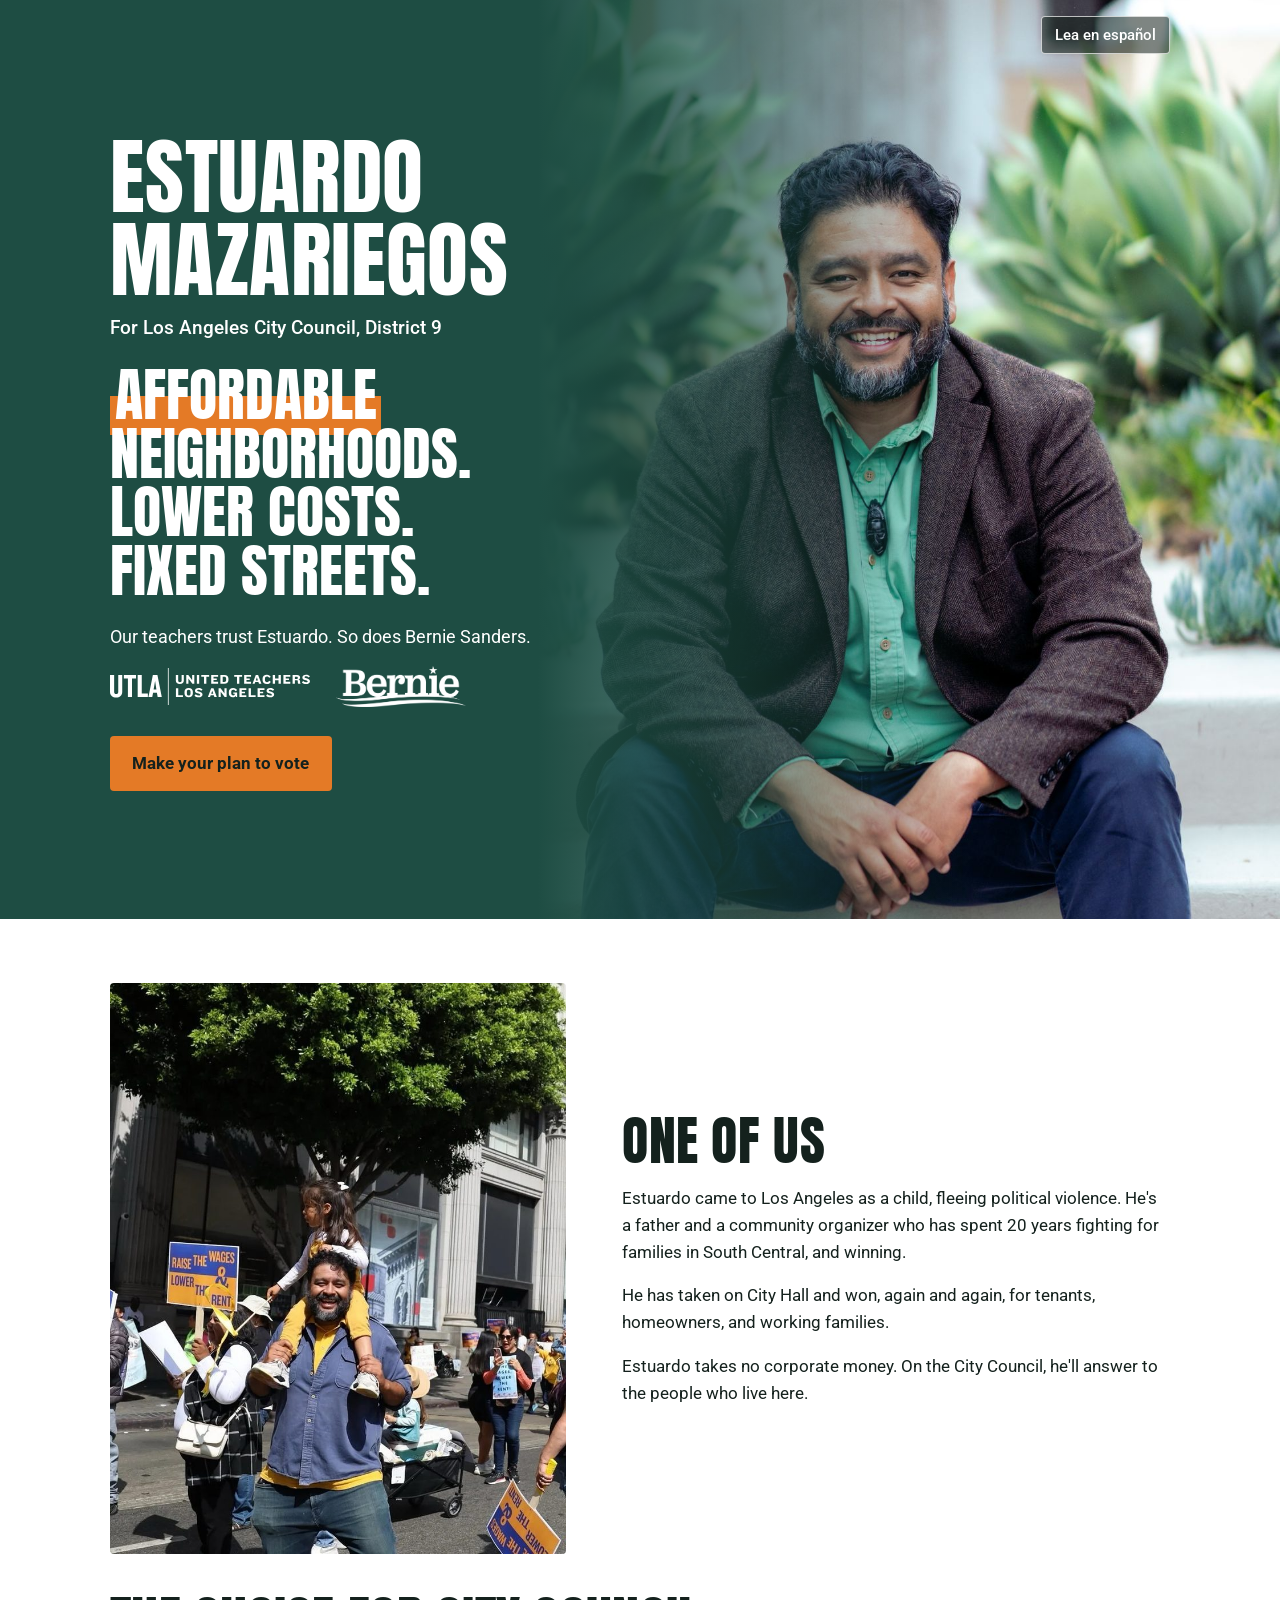
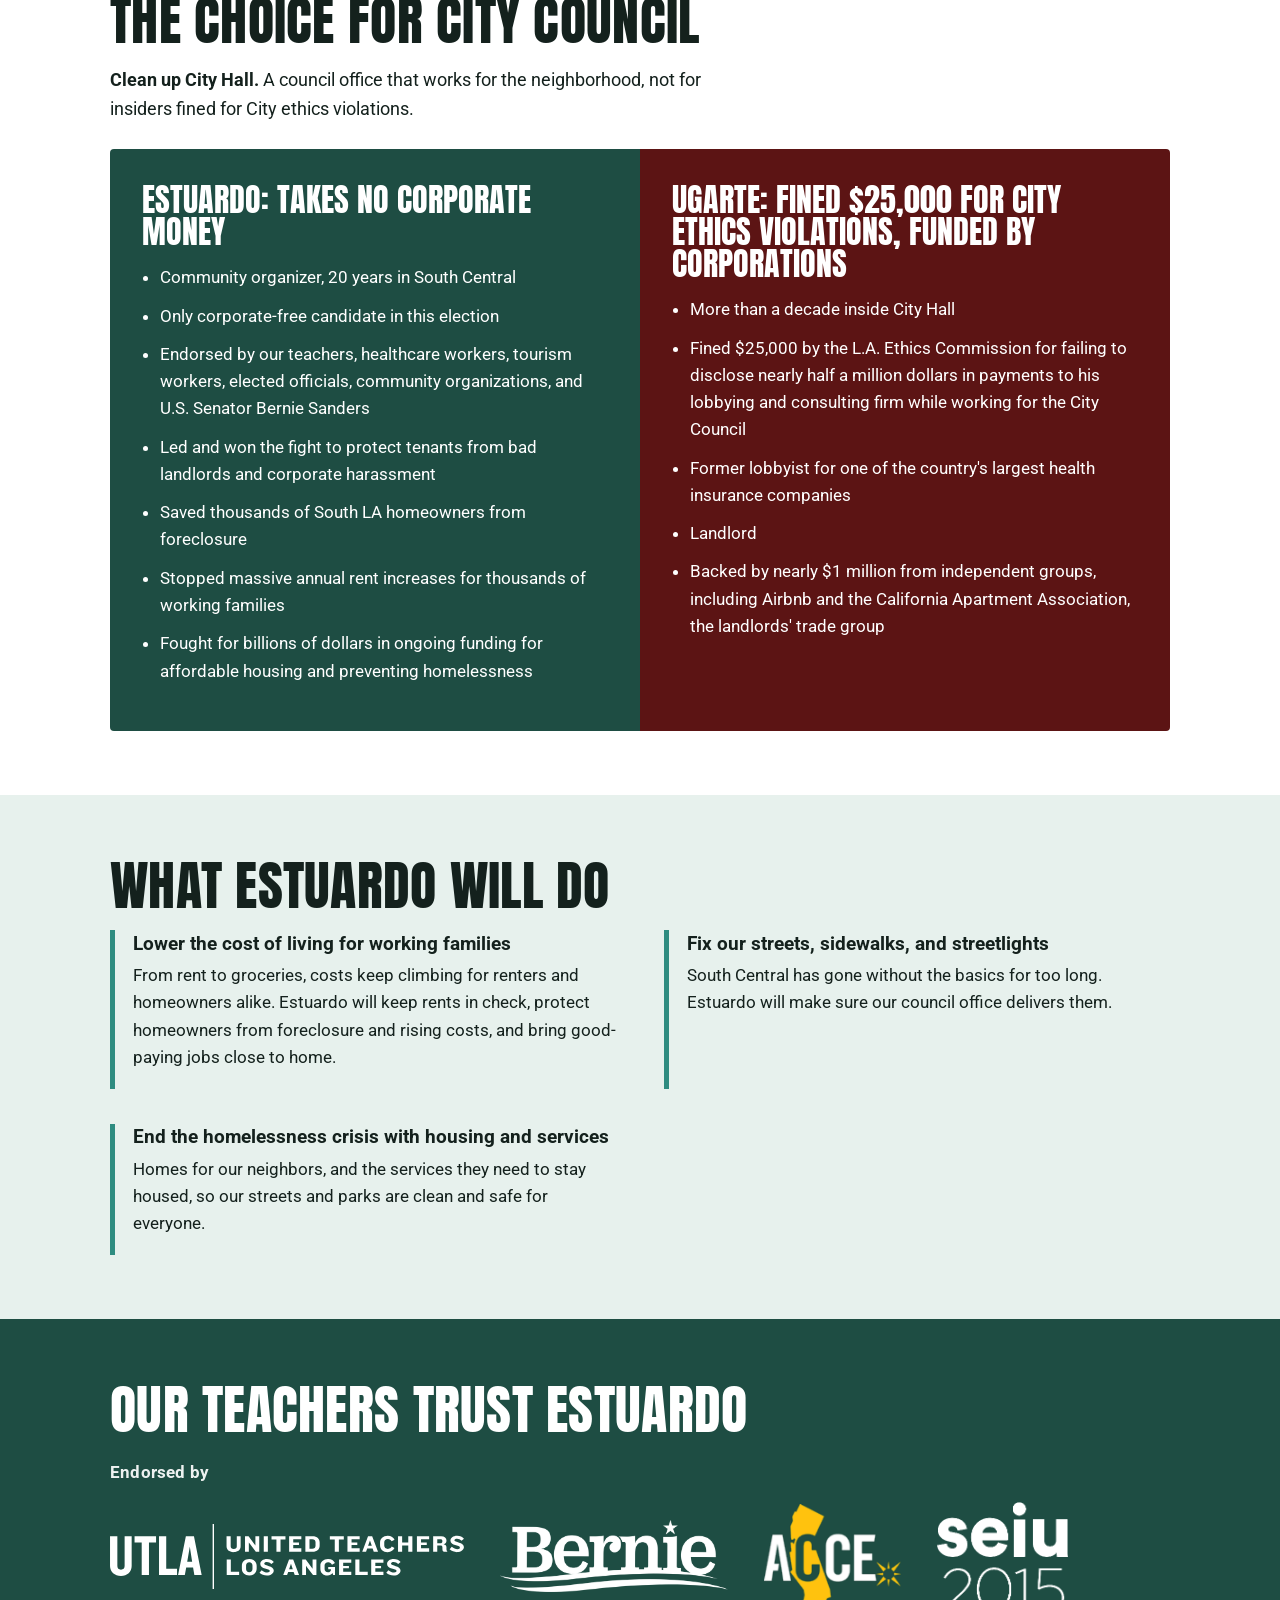
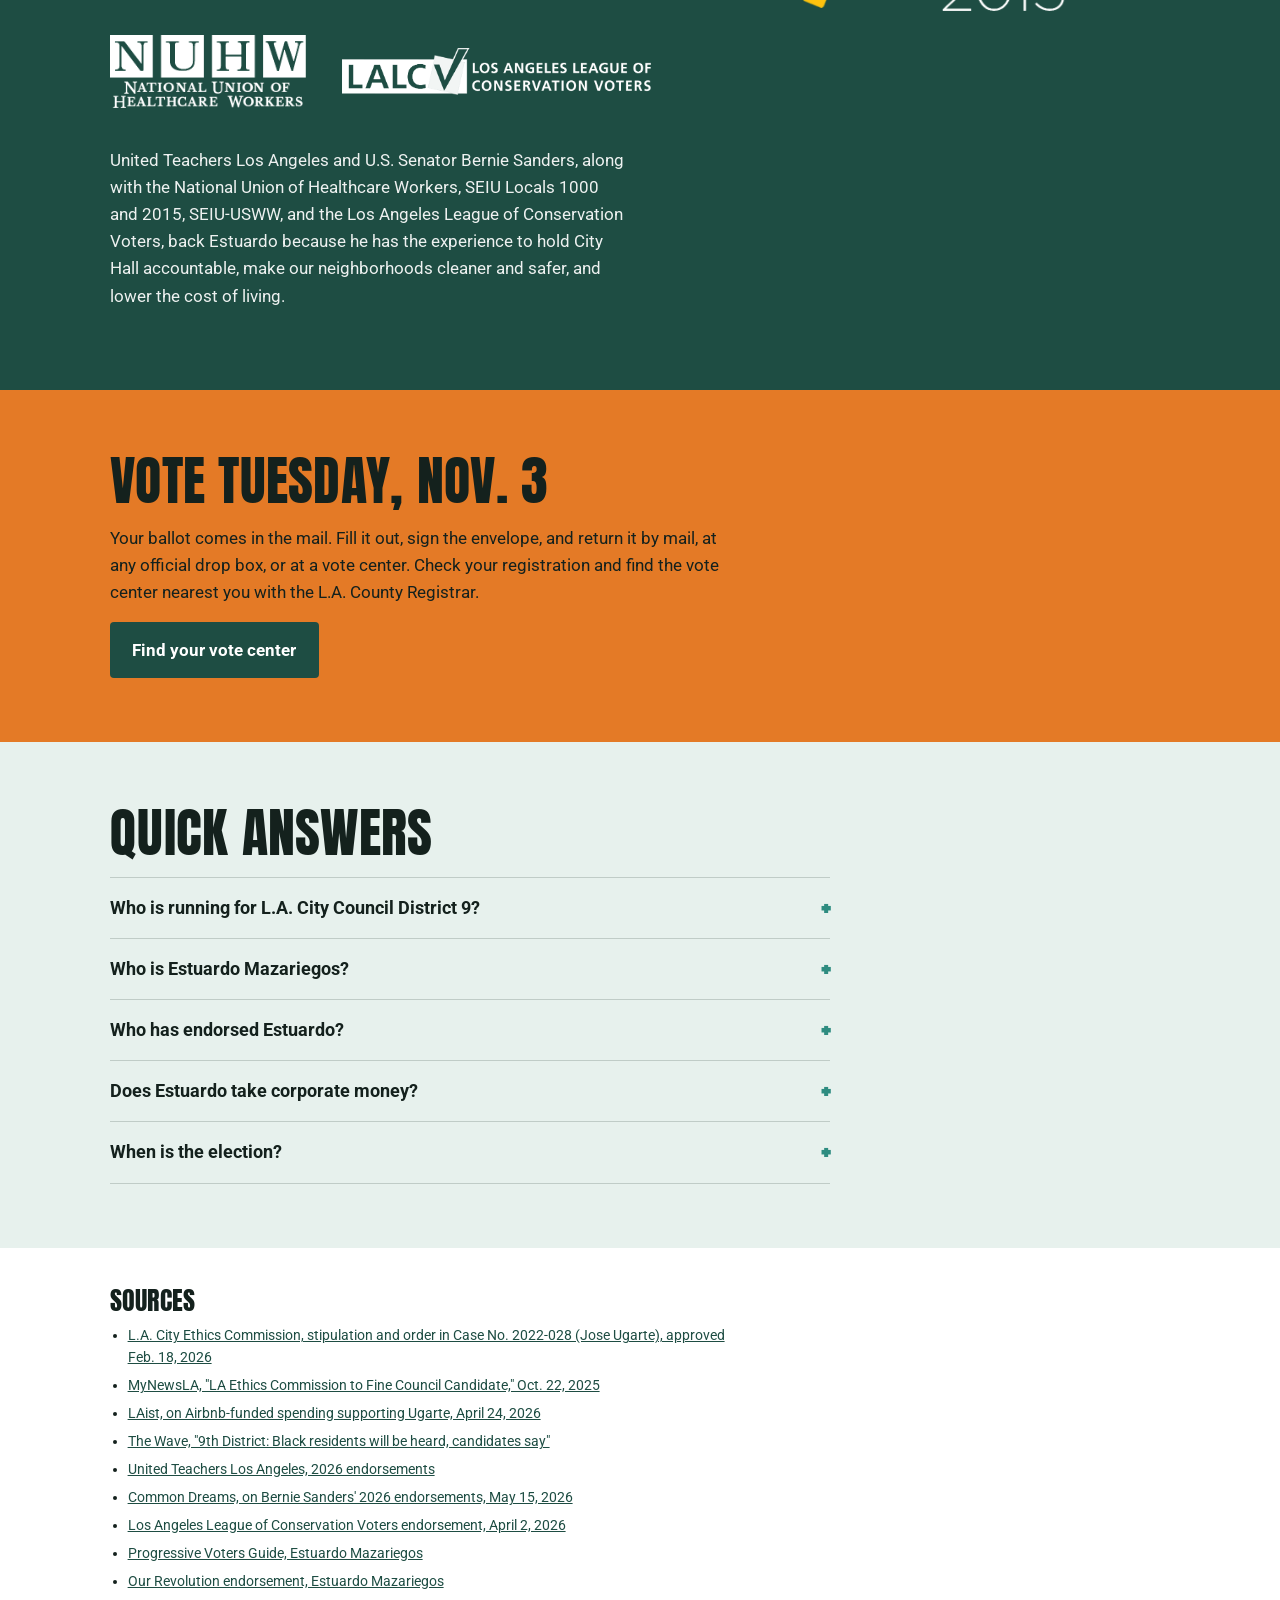
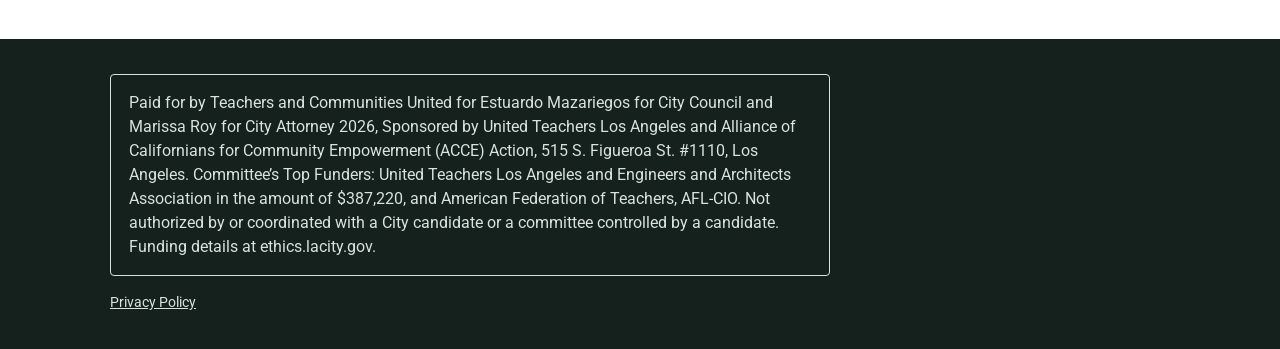
==== commit c306ebca: "Add files via upload disclaimer update" ====
--- a/index.html
+++ b/index.html
@@ -24,7 +24,7 @@
 <link rel="preconnect" href="https://fonts.googleapis.com">
 <link rel="preconnect" href="https://fonts.gstatic.com" crossorigin>
 <link href="https://fonts.googleapis.com/css2?family=Anton&family=Roboto:wght@400;500;700&display=swap" rel="stylesheet">
-<link rel="stylesheet" href="styles.css?v=20261011b">
+<link rel="stylesheet" href="styles.css?v=20261014">
 
 <script type="application/ld+json">
 {
@@ -321,8 +321,9 @@
 <footer>
   <div class="wrap">
     <div class="disclosure">
-      <p>Paid for by Teachers and Communities United for Estuardo Mazariegos for City Council and Marissa Roy for City Attorney 2026, Sponsored by United Teachers Los Angeles and Alliance of Californians for Community Empowerment (ACCE) Action, 515 S. Figueroa St. #1110, Los Angeles. Committee’s Top Funders: United Teachers Los Angeles, American Federation of Teachers, AFL-CIO, and Communities United for Change in Support of Marissa Roy for City Attorney 2026 in the amount of $411,500. Not authorized by or coordinated with a City candidate or a committee controlled by a candidate. Funding details at ethics.lacity.gov.</p>
-    </div>
+      <p>Paid for by Teachers and Communities United for Estuardo Mazariegos for City Council and Marissa Roy for City Attorney 2026, Sponsored by United Teachers Los Angeles and Alliance of Californians for Community Empowerment (ACCE) Action, 515 S. Figueroa St. #1110, Los Angeles. Committee’s Top Funders: United Teachers Los Angeles and Engineers and Architects Association in the amount of $387,220, and American Federation of Teachers, AFL-CIO. Not authorized by or coordinated with a City candidate or a committee controlled by a candidate. Funding details at ethics.lacity.gov.</p>
+    </div>
+    <p class="legal"><a href="https://www.acceaction.org/privacy" rel="noopener">Privacy Policy</a></p>
   </div>
 </footer>
 
--- a/styles.css
+++ b/styles.css
@@ -120,6 +120,8 @@
 footer .disclosure{border:1.5px solid #d9e2de;padding:1rem 1.1rem;max-width:80ch;border-radius:4px}
 footer p{margin:0 0 .5rem}
 footer .disclosure p:last-child{margin:0}
+footer .legal{margin:1rem 0 0;font-size:.9rem}
+footer .legal a{color:#d9e2de}
 
 @media (prefers-reduced-motion:reduce){*{scroll-behavior:auto!important;transition:none!important}}
 html{scroll-behavior:smooth}
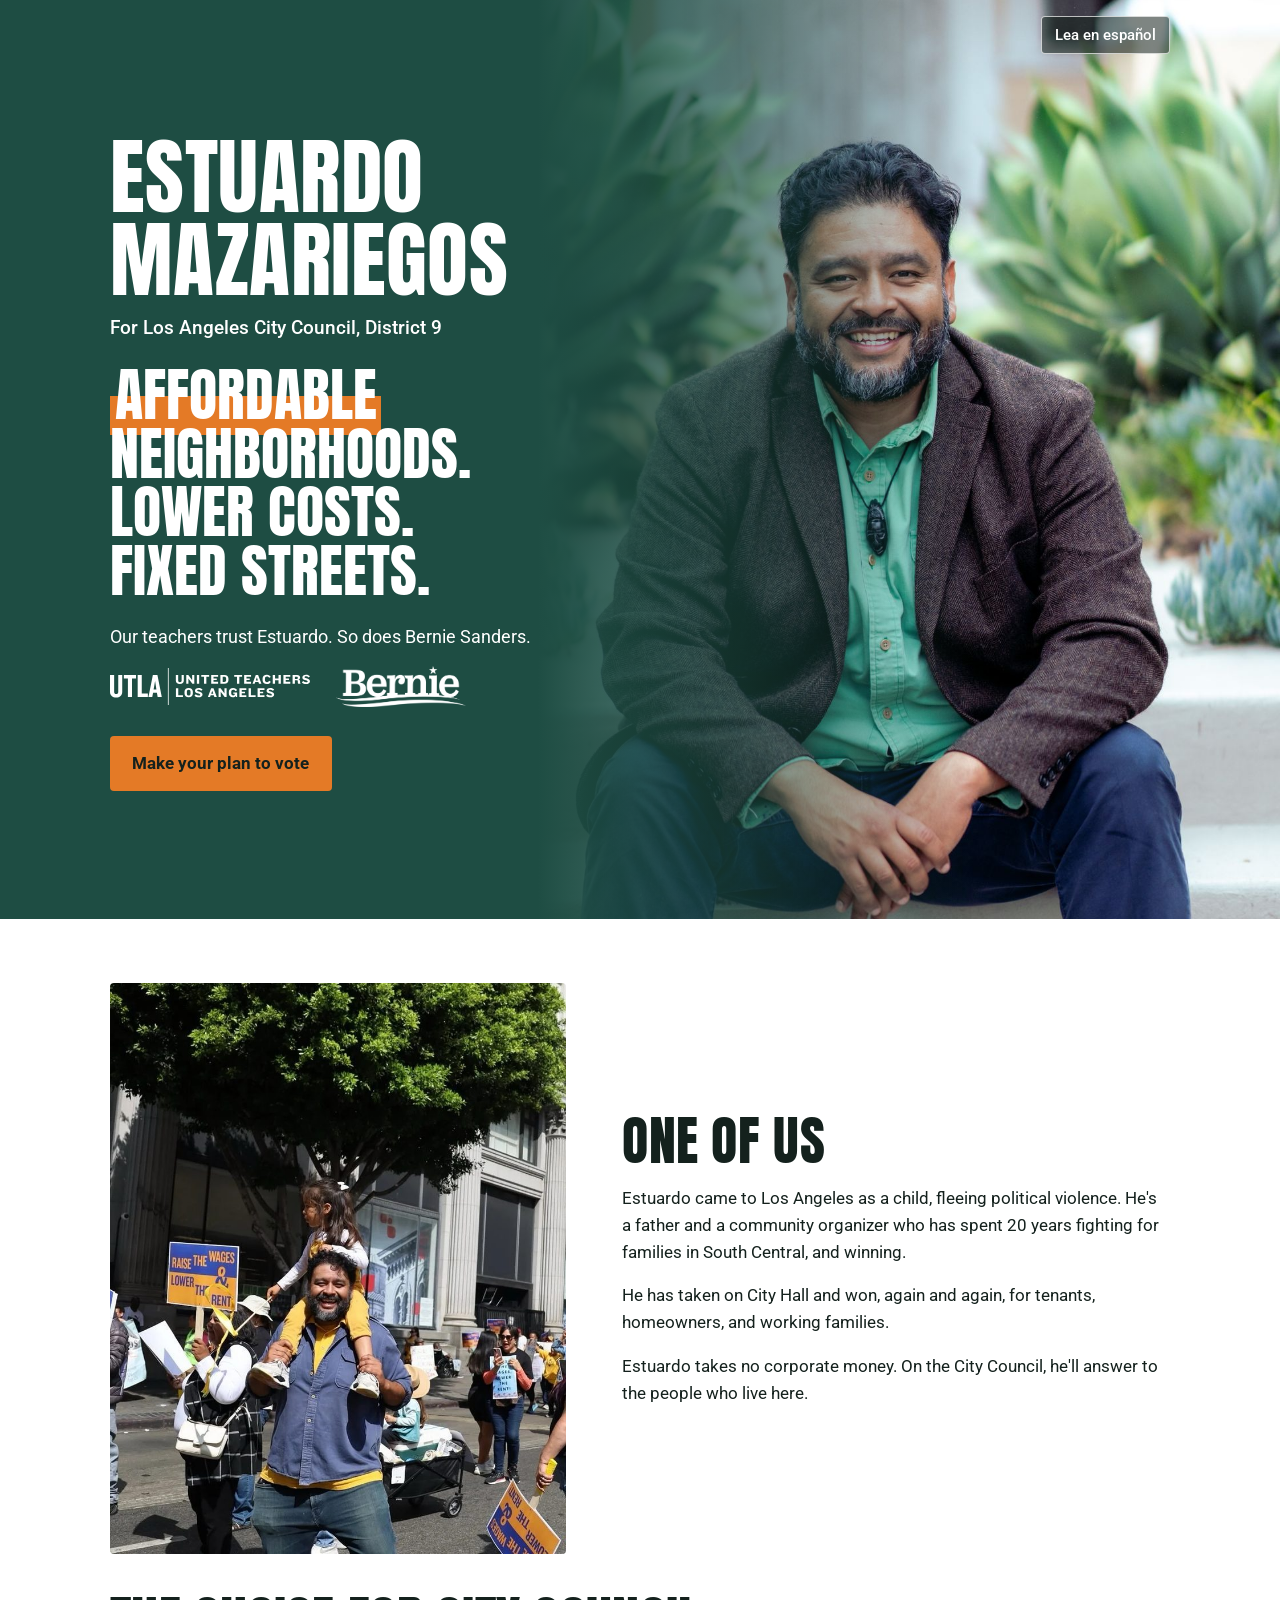
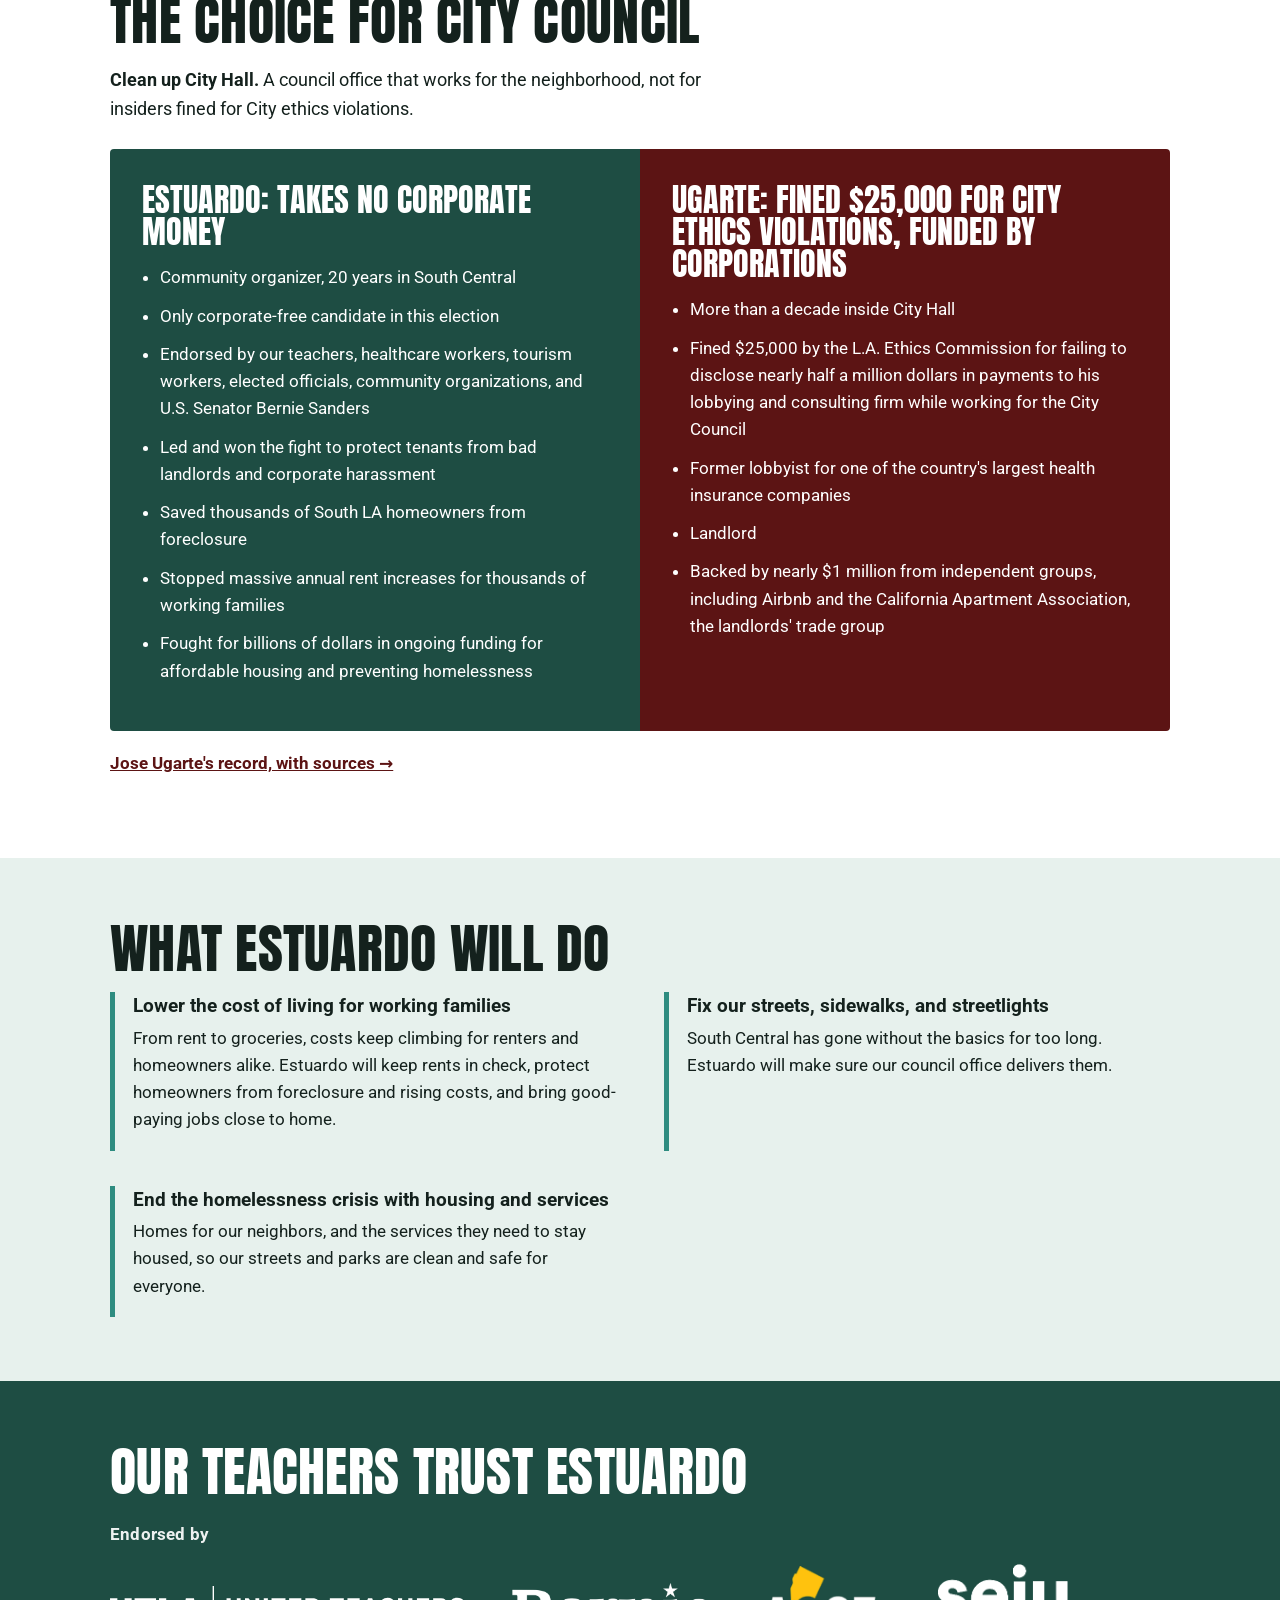
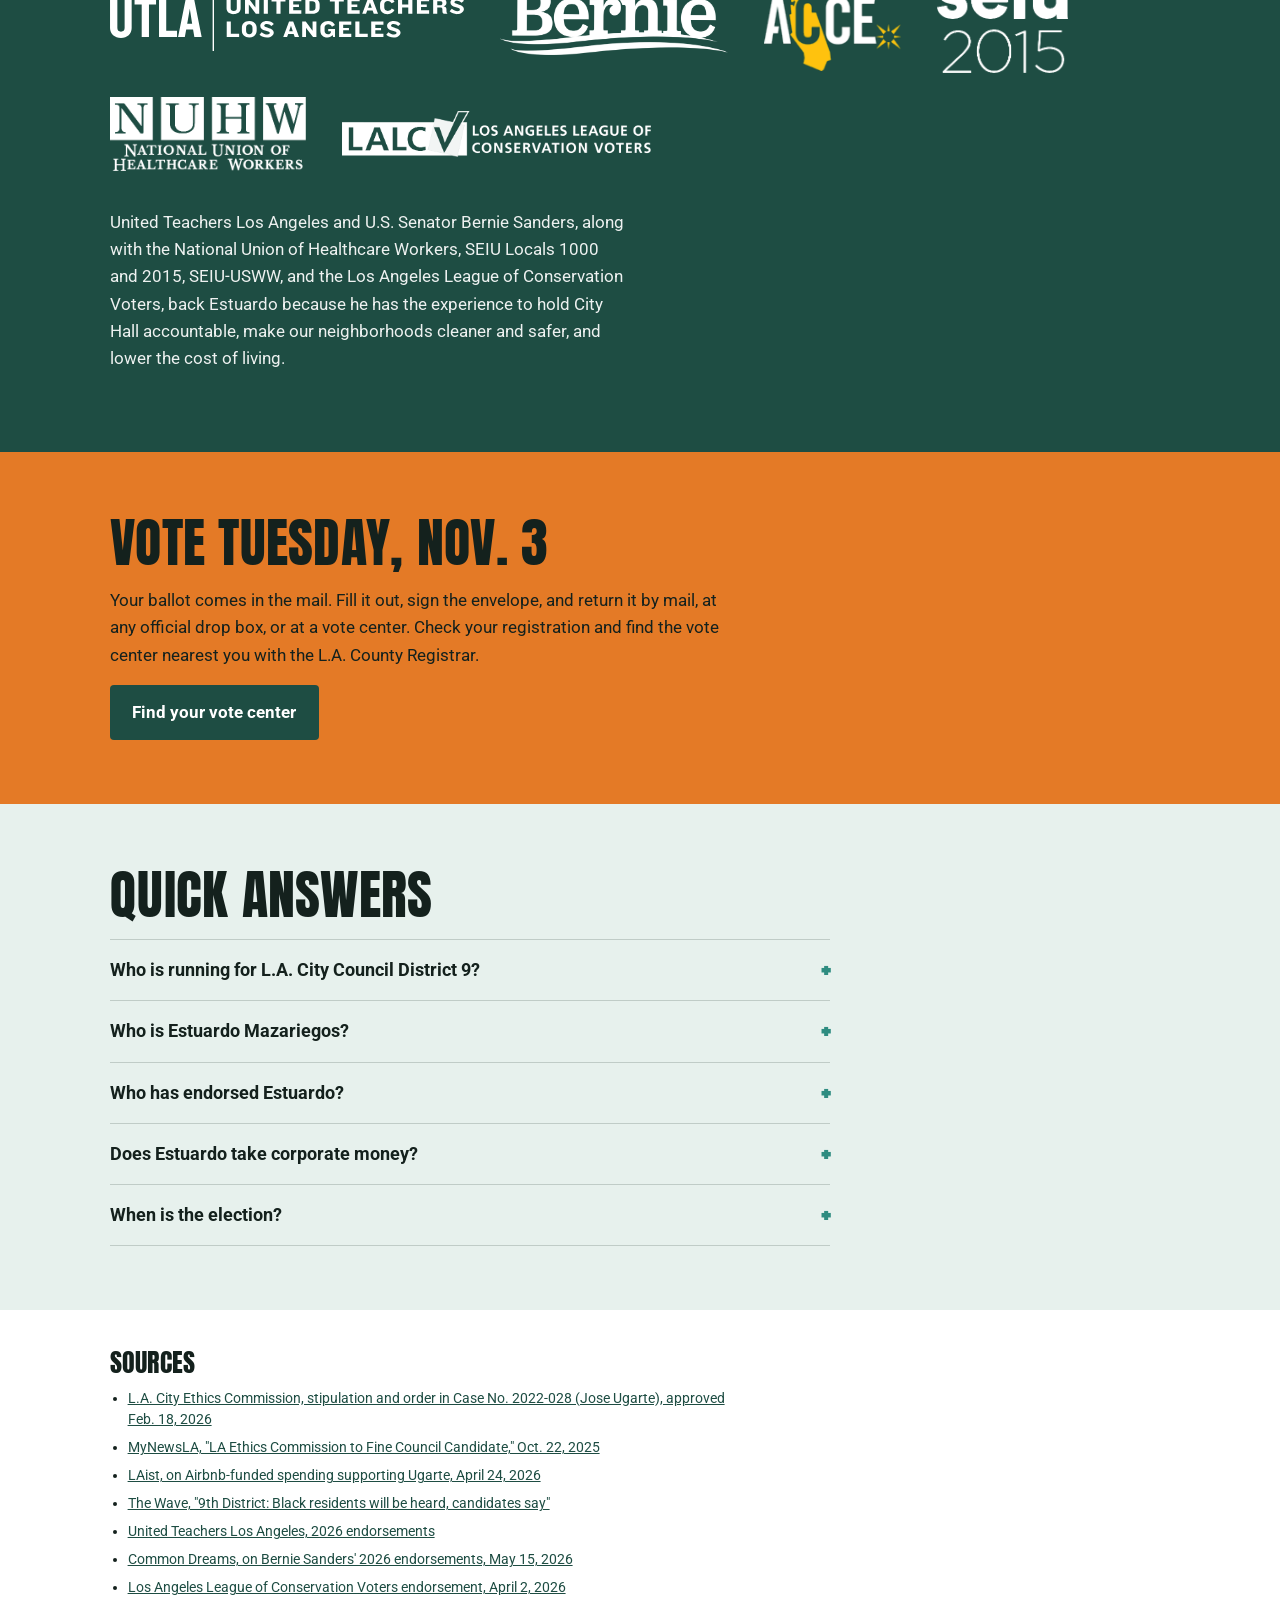
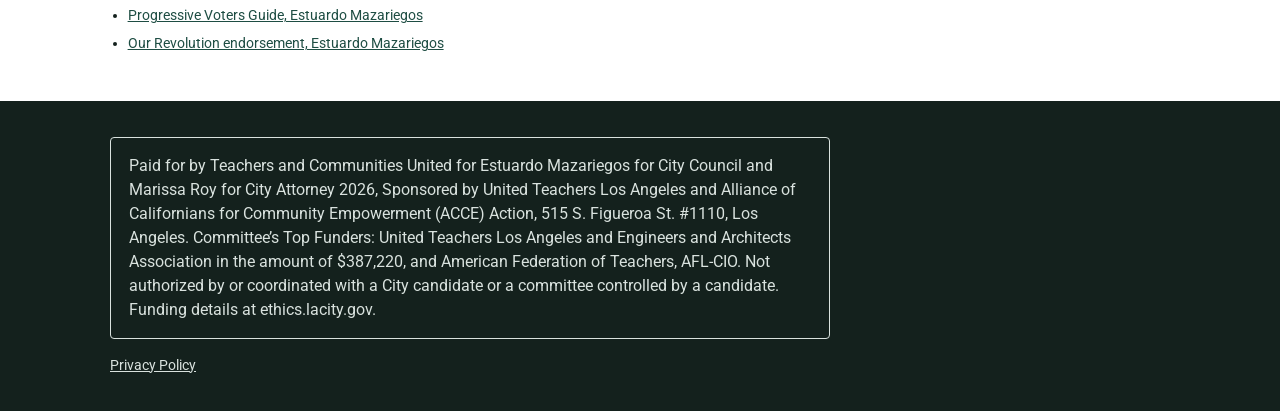
==== commit d0bbf2eb: "Add files via upload" ====
--- a/index.html
+++ b/index.html
@@ -226,6 +226,7 @@
           </ul>
         </div>
       </div>
+      <p class="record-link"><a href="jose-ugarte/">Jose Ugarte&#39;s record, with sources &rarr;</a></p>
     </div>
   </section>
 
--- a/styles.css
+++ b/styles.css
@@ -123,5 +123,16 @@
 footer .legal{margin:1rem 0 0;font-size:.9rem}
 footer .legal a{color:#d9e2de}
 
+/* ---------- Ugarte record page ---------- */
+.page-head{background:var(--oxblood);color:var(--white);padding:5.5rem 0 2.6rem}
+.page-head h1{font-size:clamp(2.8rem,10vw,4.8rem);margin-bottom:1rem}
+.page-head .lead{font-size:1.15rem;margin:0;opacity:.95}
+.qa{padding:3rem 0}
+.qa-item{border-left:5px solid var(--oxblood);padding:.1rem 0 .1rem 1.1rem;margin-bottom:2rem}
+.qa-item h2{font-family:var(--body);font-weight:700;text-transform:none;font-size:1.3rem;line-height:1.3;letter-spacing:0;margin-bottom:.5rem}
+.qa .cite{font-size:.9rem;color:#4a5652}
+.qa .cite a{color:var(--avenue)}
+.choice .record-link{margin-top:1.2rem;font-weight:700}
+.choice .record-link a{color:var(--oxblood)}
 @media (prefers-reduced-motion:reduce){*{scroll-behavior:auto!important;transition:none!important}}
 html{scroll-behavior:smooth}
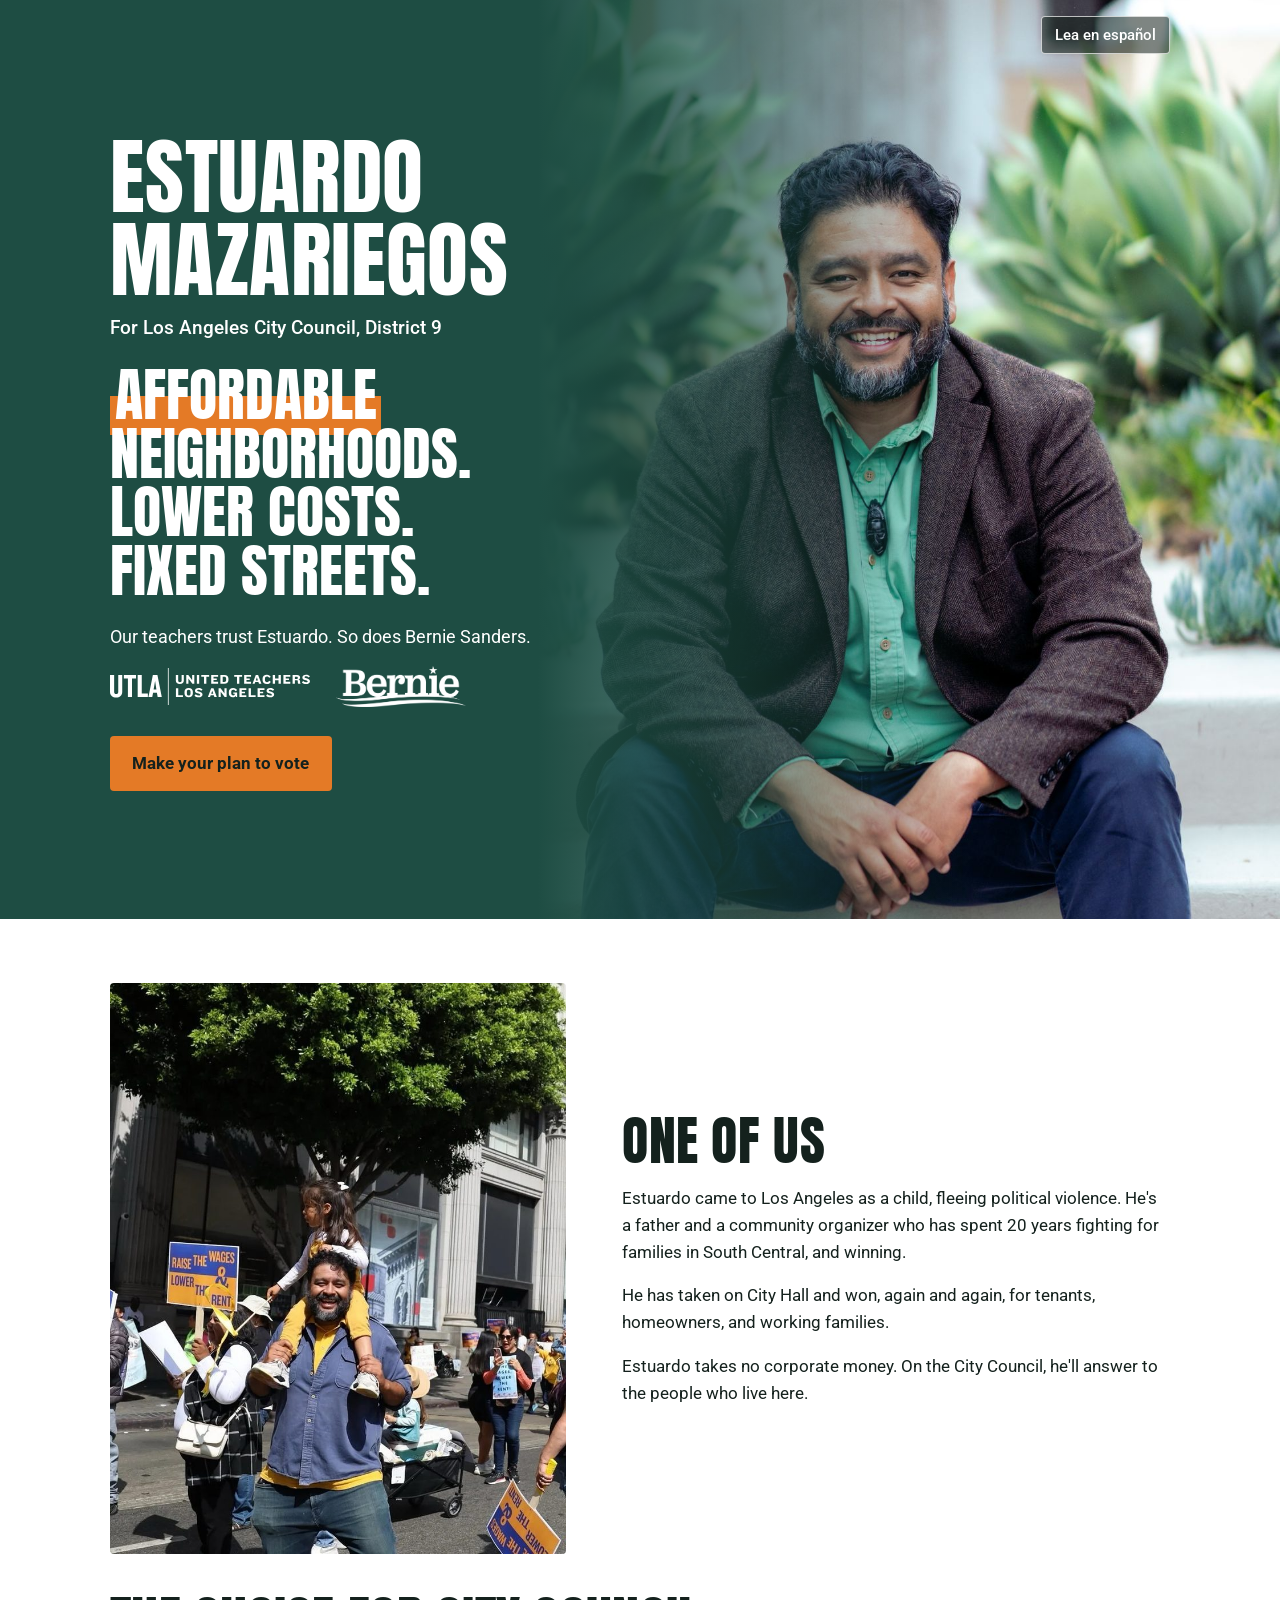
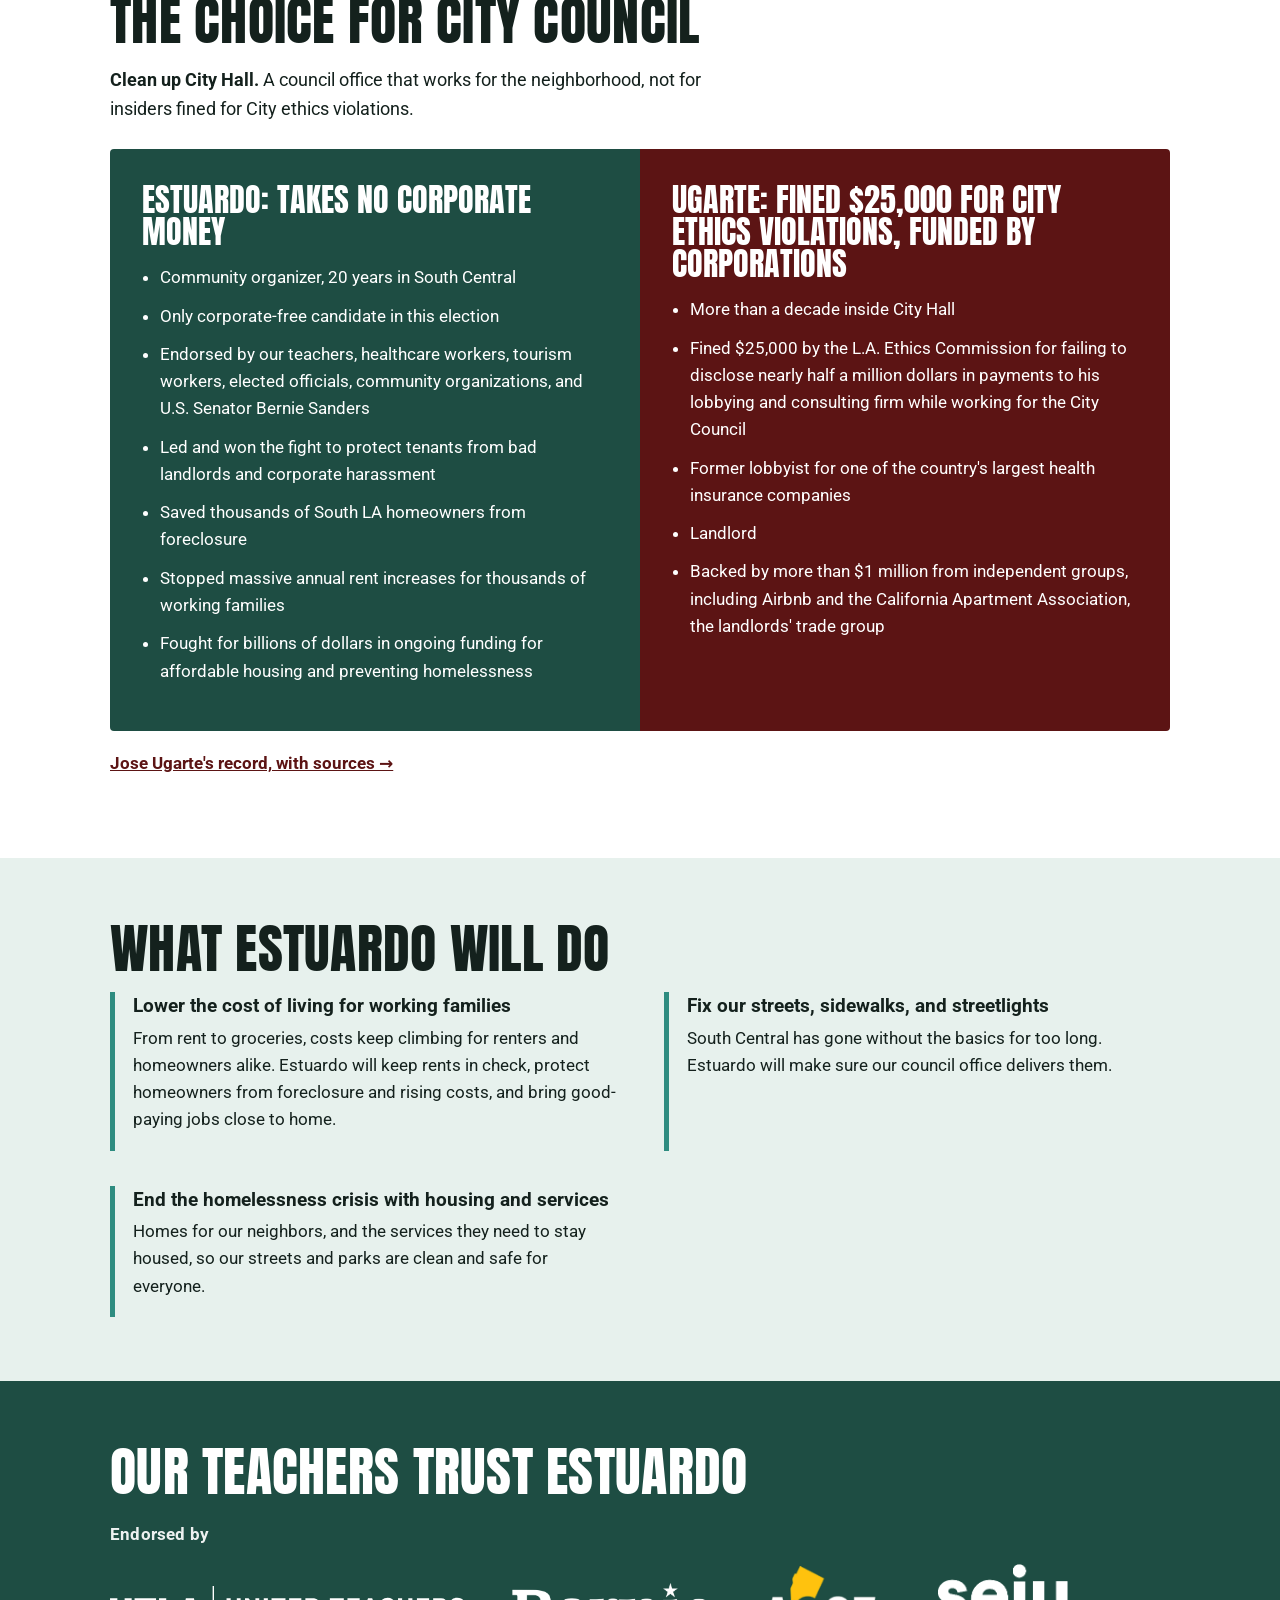
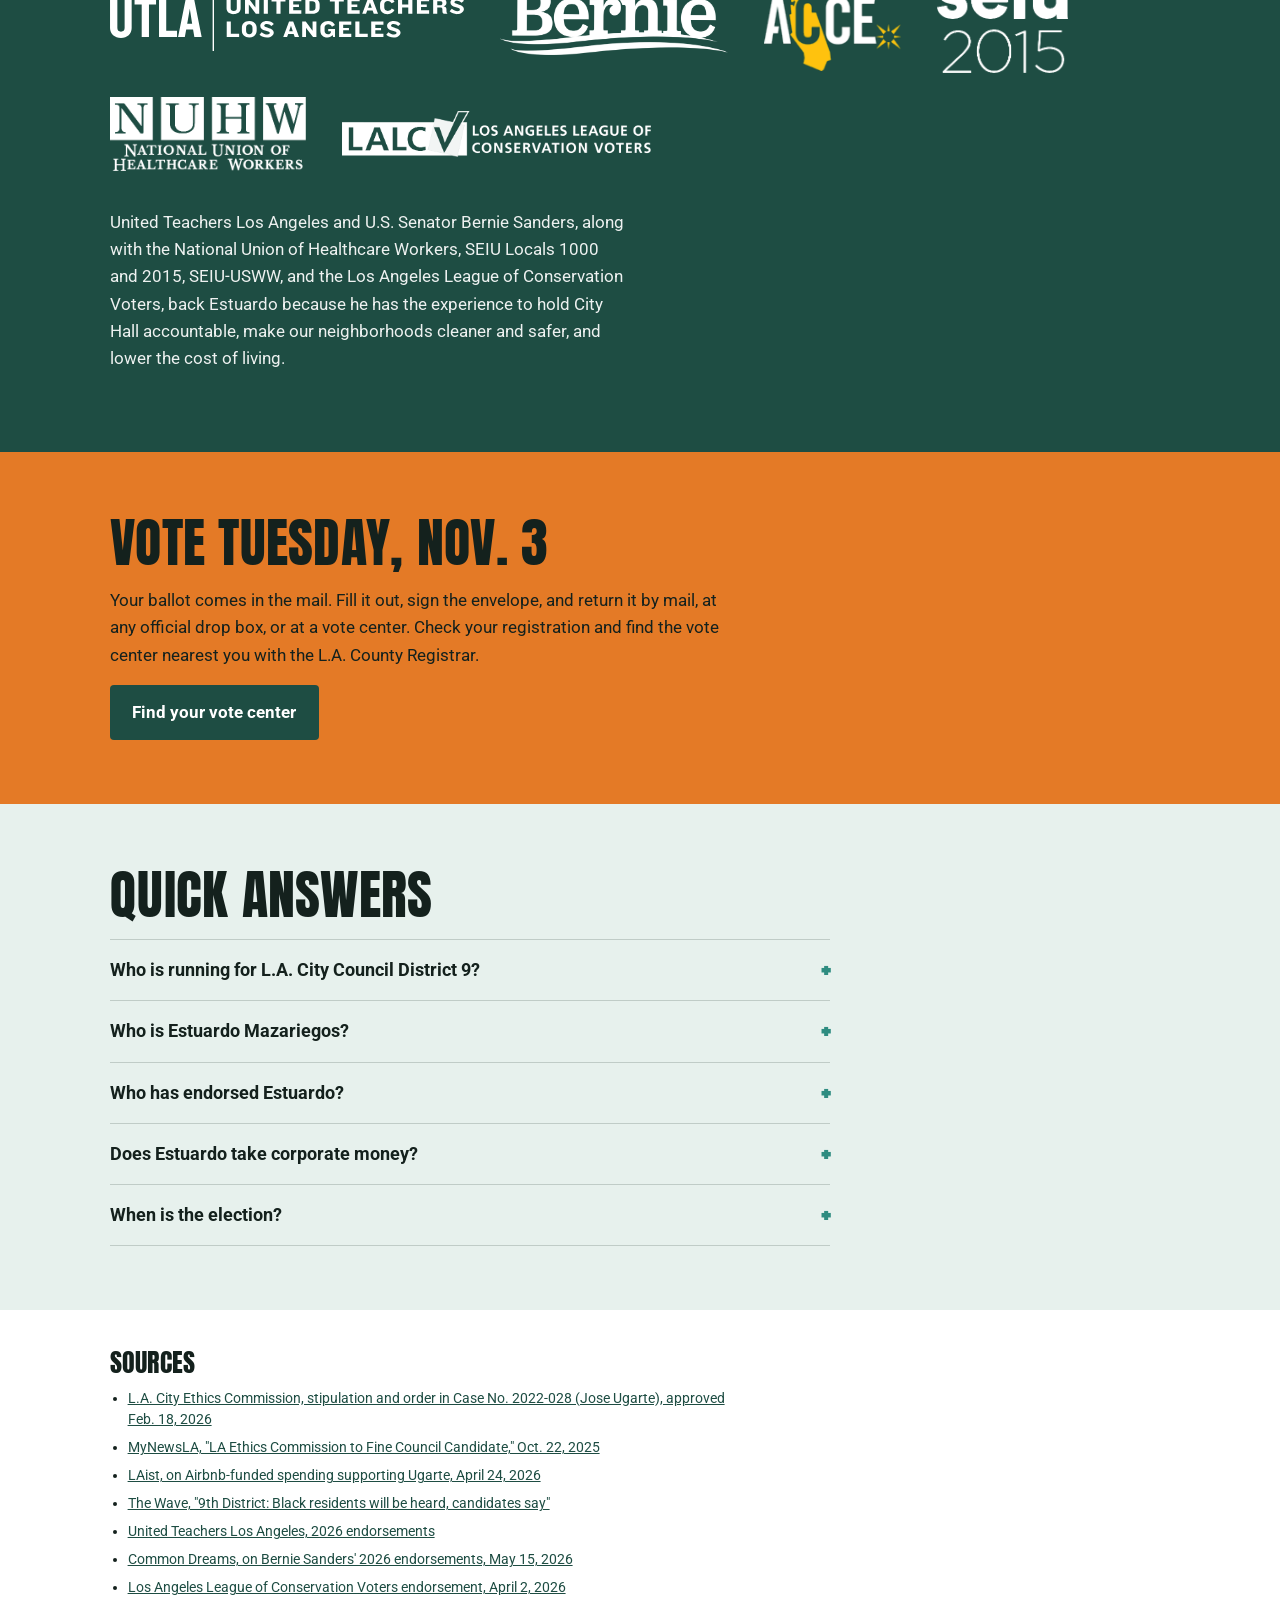
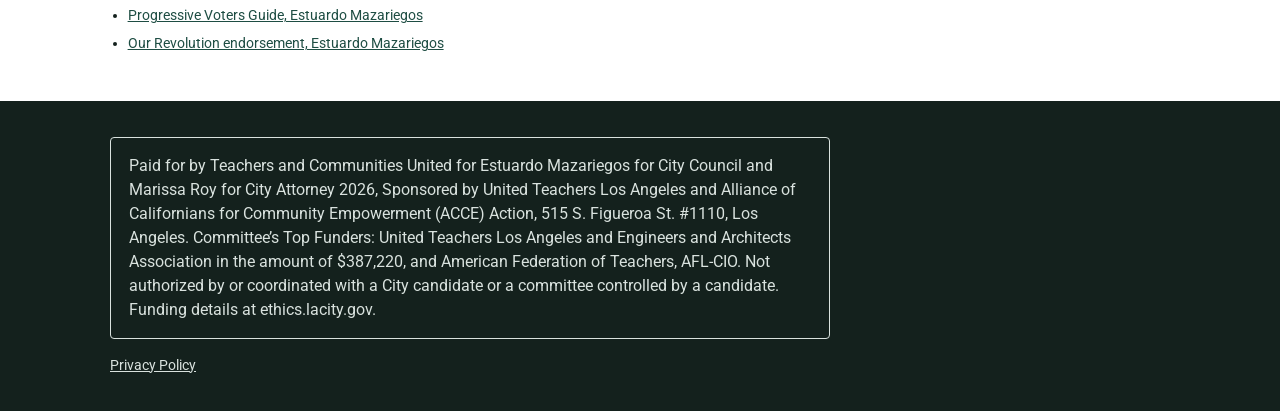
==== commit 00643b35: "Add files via upload" ====
--- a/index.html
+++ b/index.html
@@ -24,7 +24,7 @@
 <link rel="preconnect" href="https://fonts.googleapis.com">
 <link rel="preconnect" href="https://fonts.gstatic.com" crossorigin>
 <link href="https://fonts.googleapis.com/css2?family=Anton&family=Roboto:wght@400;500;700&display=swap" rel="stylesheet">
-<link rel="stylesheet" href="styles.css?v=20261014">
+<link rel="stylesheet" href="styles.css?v=20261015">
 
 <script type="application/ld+json">
 {
@@ -222,7 +222,7 @@
             <li>Fined $25,000 by the L.A. Ethics Commission for failing to disclose nearly half a million dollars in payments to his lobbying and consulting firm while working for the City Council</li>
             <li>Former lobbyist for one of the country's largest health insurance companies</li>
             <li>Landlord</li>
-            <li>Backed by nearly $1 million from independent groups, including Airbnb and the California Apartment Association, the landlords' trade group</li>
+            <li>Backed by more than $1 million from independent groups, including Airbnb and the California Apartment Association, the landlords' trade group</li>
           </ul>
         </div>
       </div>
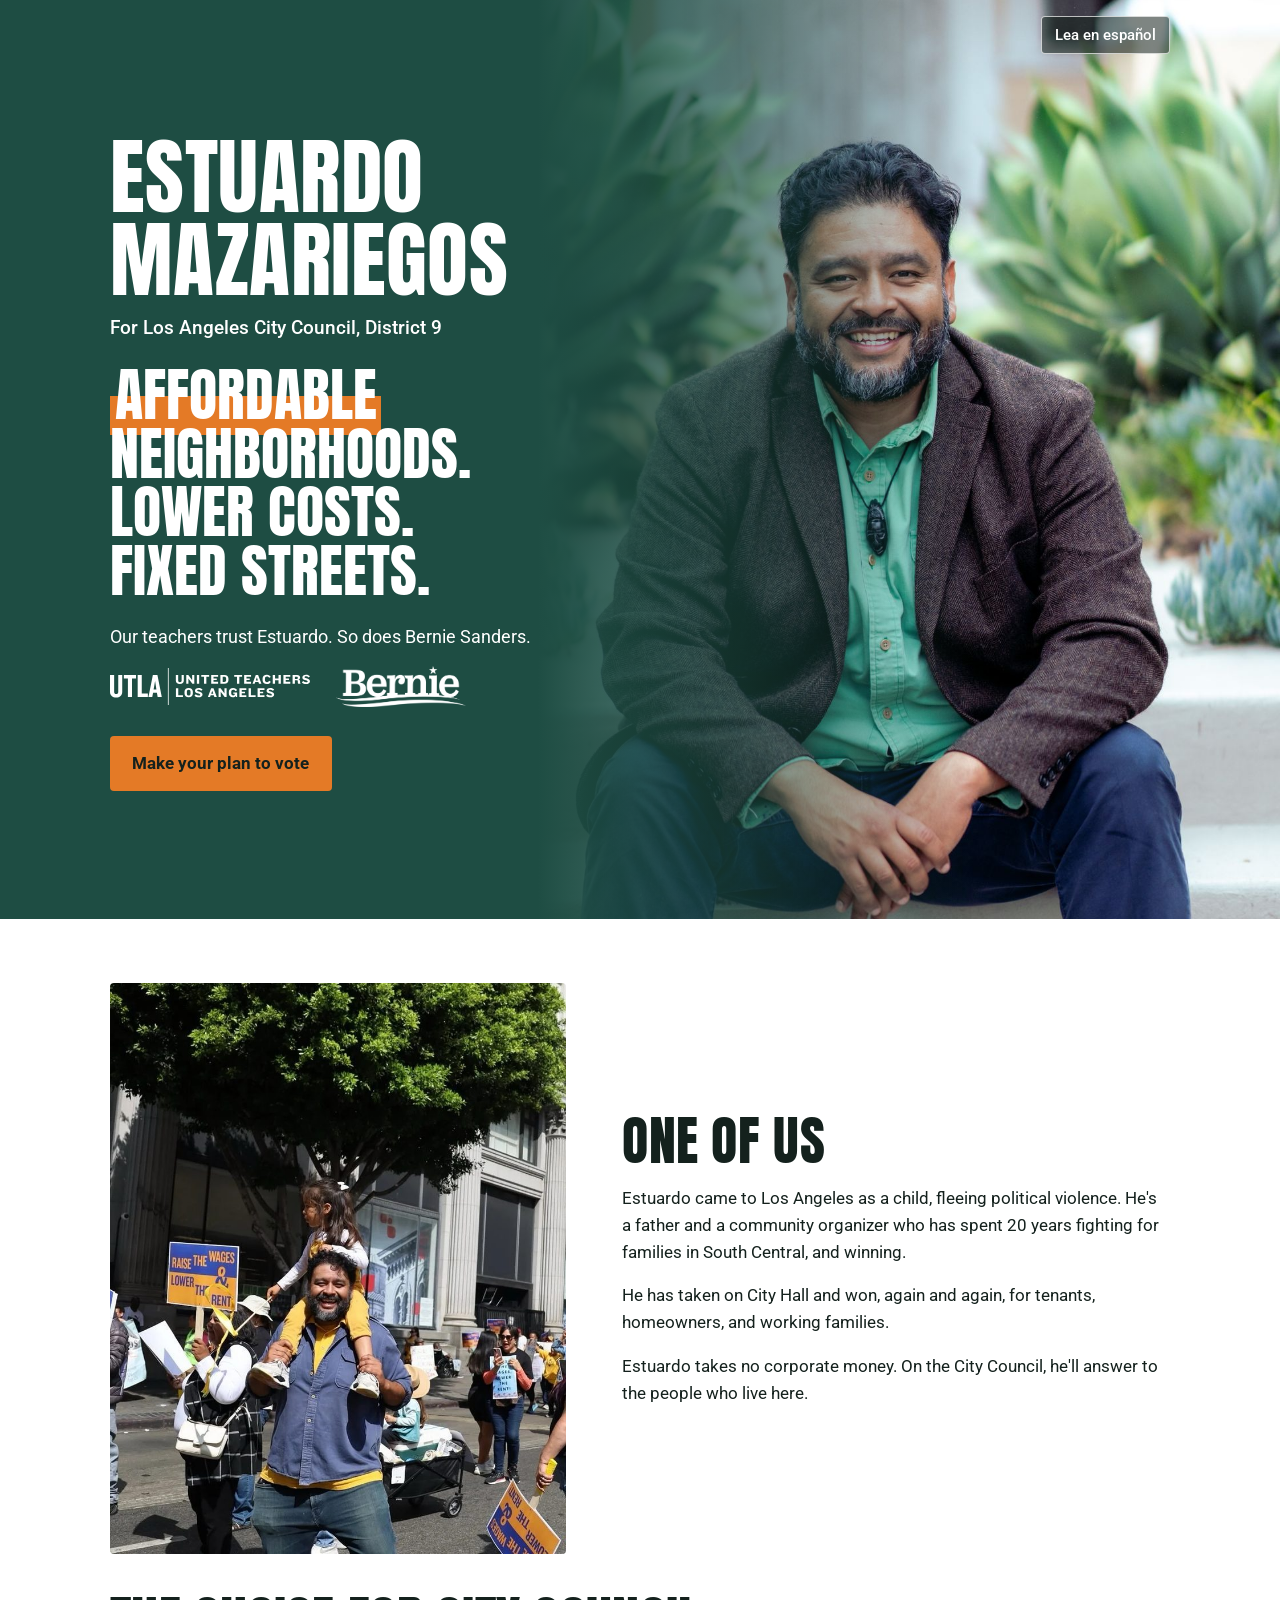
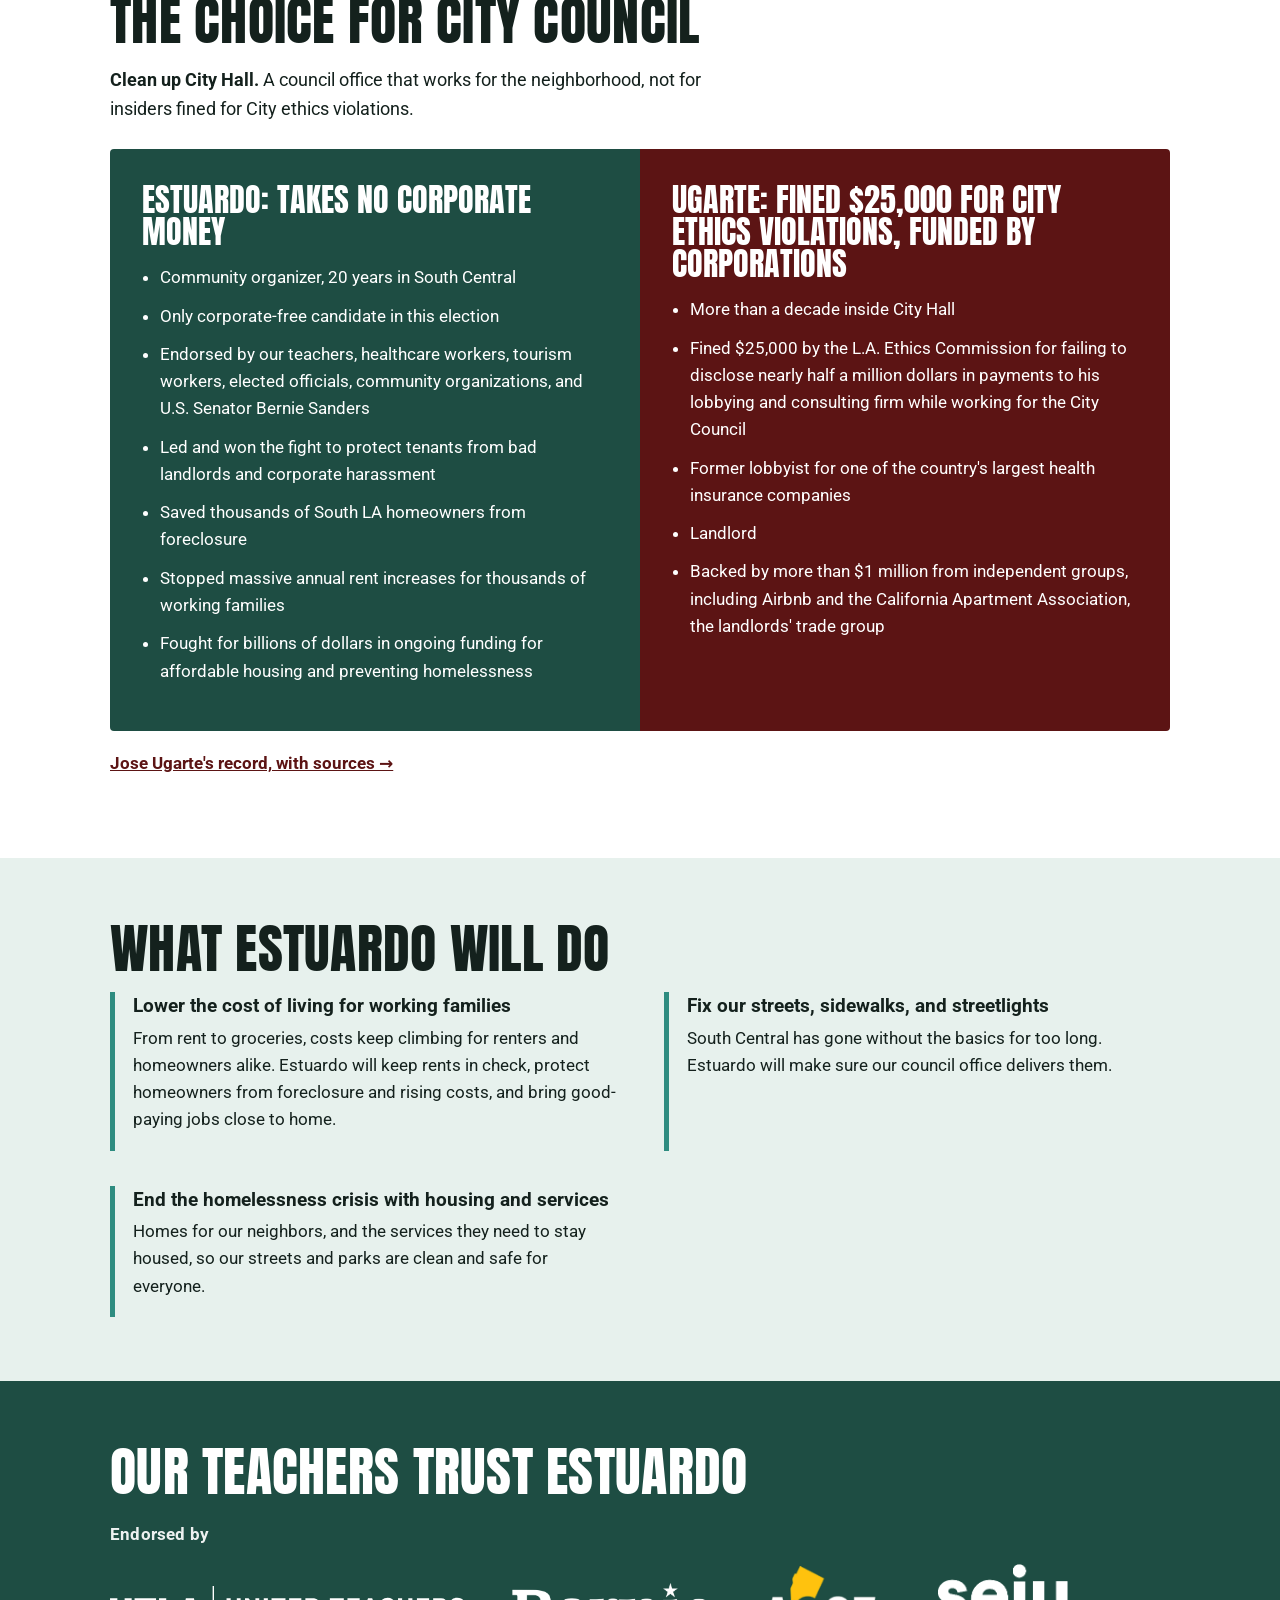
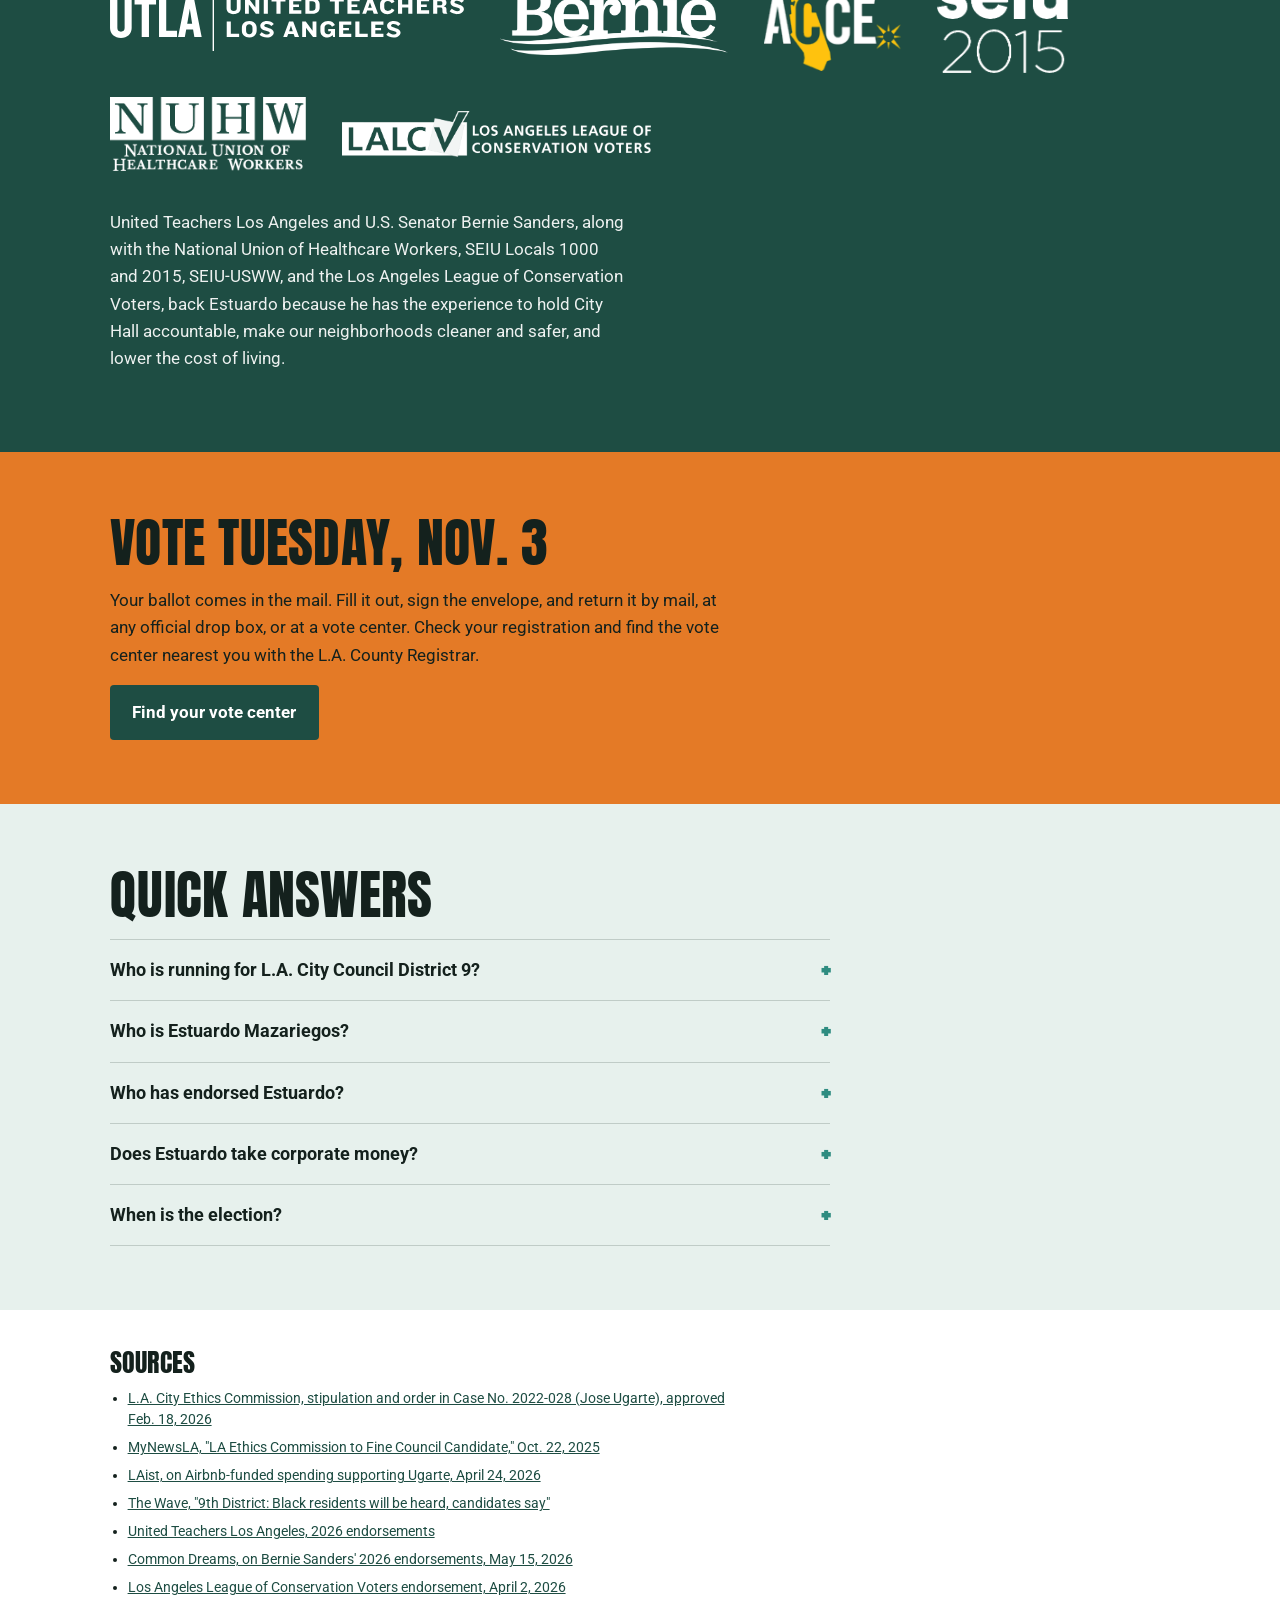
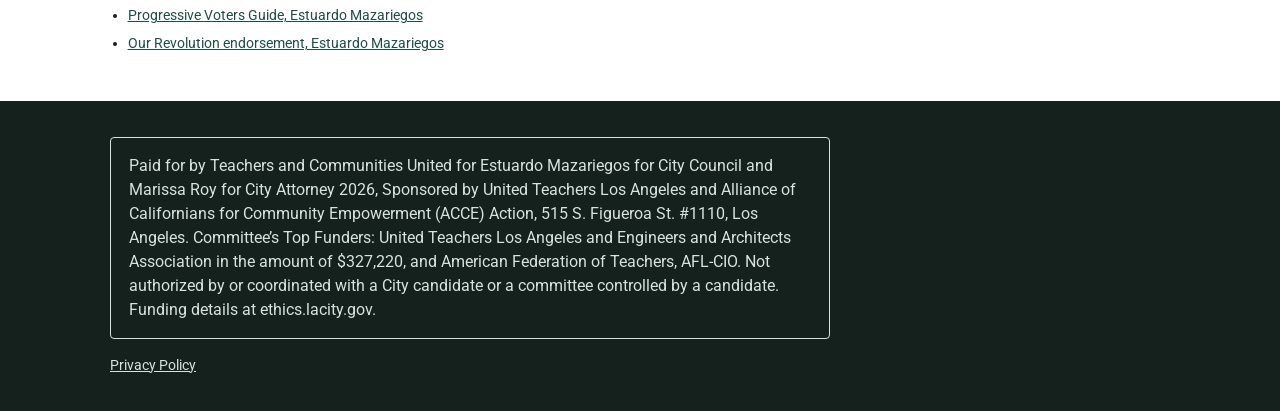
==== commit af0e3c29: "Update index.html disclaimer update with 327,220 figure" ====
--- a/index.html
+++ b/index.html
@@ -322,7 +322,7 @@
 <footer>
   <div class="wrap">
     <div class="disclosure">
-      <p>Paid for by Teachers and Communities United for Estuardo Mazariegos for City Council and Marissa Roy for City Attorney 2026, Sponsored by United Teachers Los Angeles and Alliance of Californians for Community Empowerment (ACCE) Action, 515 S. Figueroa St. #1110, Los Angeles. Committee’s Top Funders: United Teachers Los Angeles and Engineers and Architects Association in the amount of $387,220, and American Federation of Teachers, AFL-CIO. Not authorized by or coordinated with a City candidate or a committee controlled by a candidate. Funding details at ethics.lacity.gov.</p>
+      <p>Paid for by Teachers and Communities United for Estuardo Mazariegos for City Council and Marissa Roy for City Attorney 2026, Sponsored by United Teachers Los Angeles and Alliance of Californians for Community Empowerment (ACCE) Action, 515 S. Figueroa St. #1110, Los Angeles. Committee’s Top Funders: United Teachers Los Angeles and Engineers and Architects Association in the amount of $327,220, and American Federation of Teachers, AFL-CIO. Not authorized by or coordinated with a City candidate or a committee controlled by a candidate. Funding details at ethics.lacity.gov.</p>
     </div>
     <p class="legal"><a href="https://www.acceaction.org/privacy" rel="noopener">Privacy Policy</a></p>
   </div>
